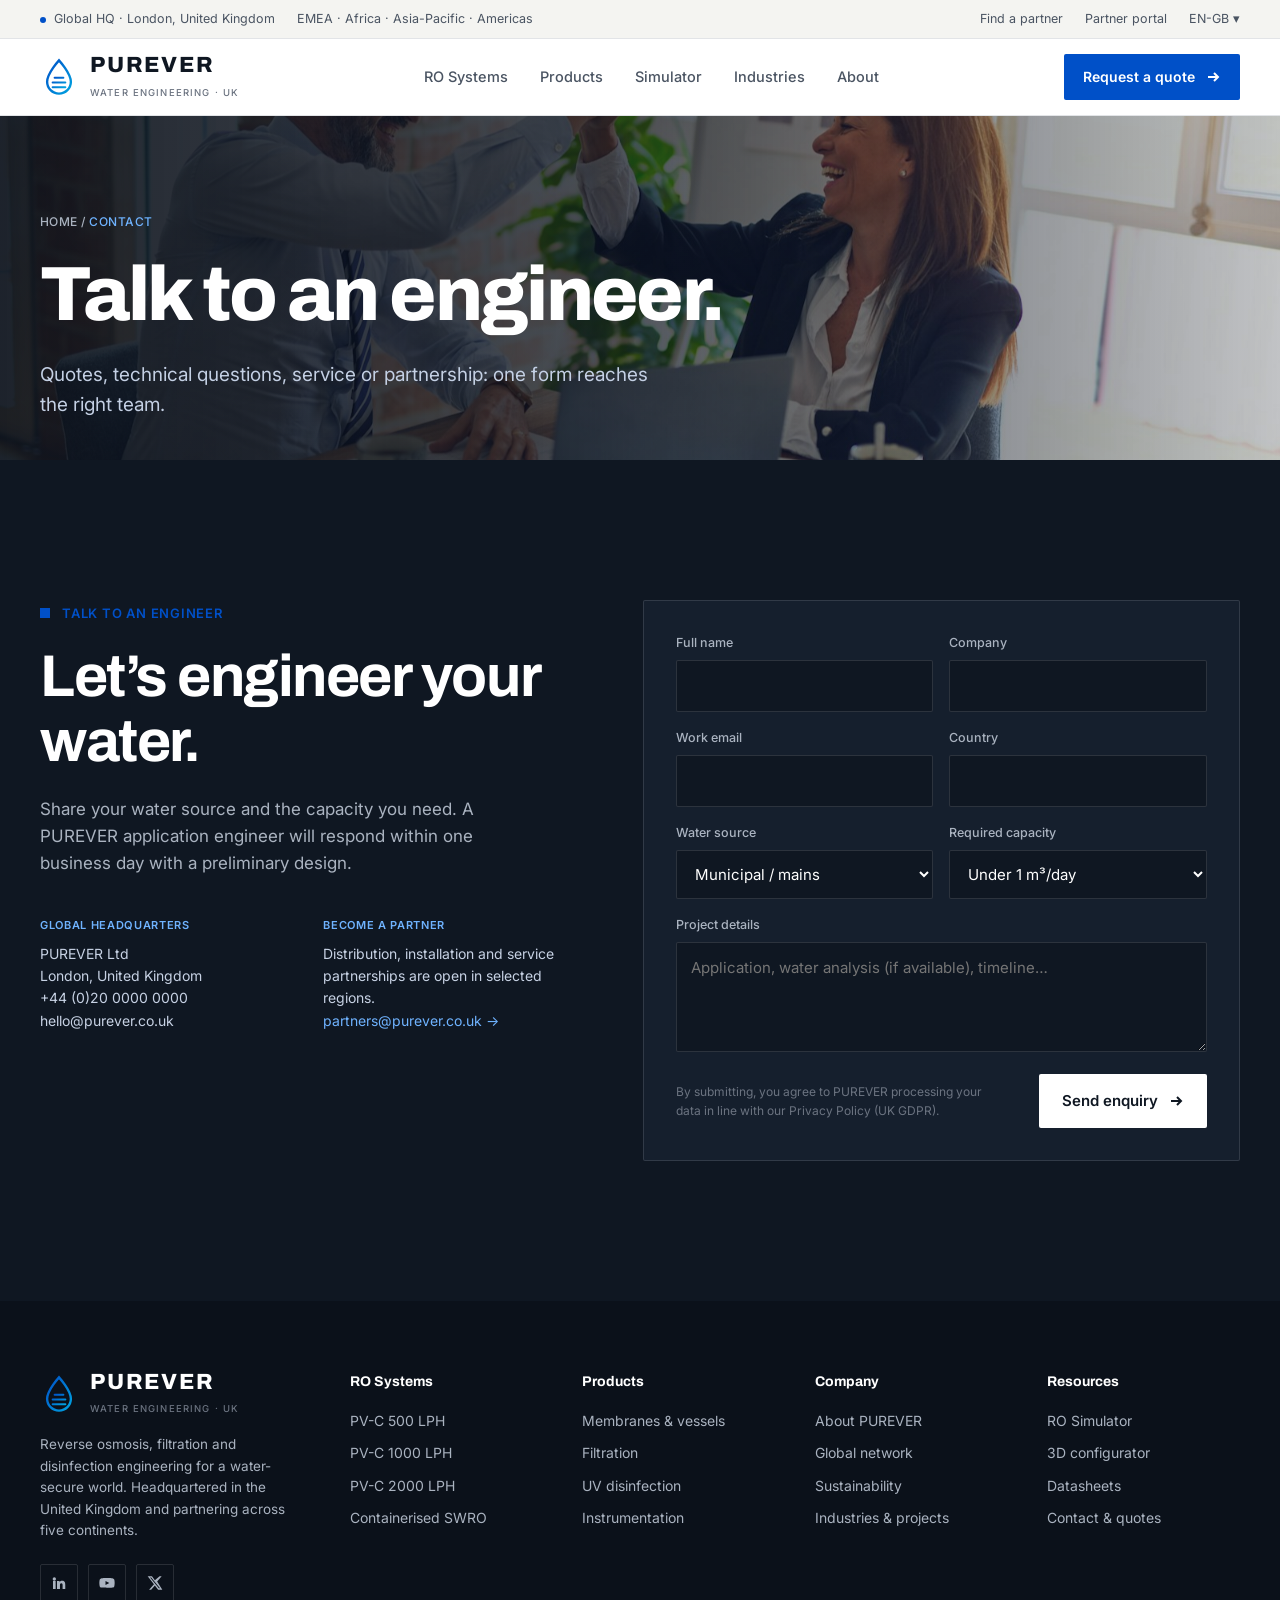
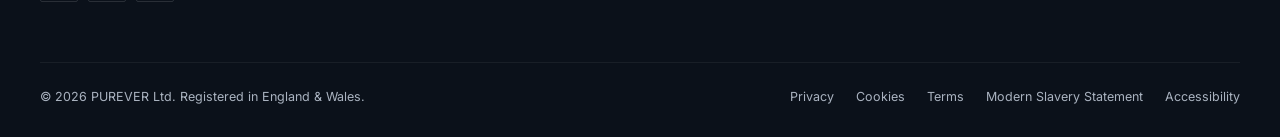
==== contact.html @ bd2d5713 "Initial PUREVER website Multi-page static site: home, RO systems 3D configurator, RO process simulat" ====
<!doctype html>
<html lang="en-GB">
<head>
  <meta charset="utf-8">
  <meta name="viewport" content="width=device-width, initial-scale=1">
  <title>Contact — PUREVER</title>
  <meta name="description" content="Request a quote or talk to a PUREVER water treatment engineer.">
  <meta name="theme-color" content="#030a18">
  <link rel="icon" href="assets/img/favicon.svg" type="image/svg+xml">
  <link rel="preconnect" href="https://fonts.googleapis.com">
  <link rel="preconnect" href="https://fonts.gstatic.com" crossorigin>
  <link href="https://fonts.googleapis.com/css2?family=Archivo:wght@500;600;700;800&family=Inter:wght@400;500;600;700&family=IBM+Plex+Mono:wght@400;500;600&display=swap" rel="stylesheet">
  <link rel="stylesheet" href="assets/css/styles.css">
  <link rel="stylesheet" href="assets/css/pages.css">
  <link rel="stylesheet" href="assets/css/theme.css">
</head>
<body data-page="contact">
<div id="site-header"></div>
<script src="assets/js/layout.js"></script>
<main id="top">
<section class="page-hero compact">
  <div class="bg"><img src="assets/img/photos/partners-meeting.jpg" alt=""></div>
  <div class="container">
    <div class="crumbs"><a href="index.html">Home</a> / <span>Contact</span></div>
    <h1 class="reveal">Talk to an engineer.</h1>
    <p class="lede reveal" data-delay="1">Quotes, technical questions, service or partnership: one form reaches the right team.</p>
  </div>
</section>
<section class="section contact" id="contact">
  <div class="container contact-grid">
    <div>
      <span class="eyebrow reveal">Talk to an engineer</span>
      <h2 class="reveal" data-delay="1">Let’s engineer your water.</h2>
      <p class="lead reveal" data-delay="2">Share your water source and the capacity you need. A PUREVER application engineer will respond within one business day with a preliminary design.</p>
      <div class="offices reveal" data-delay="3">
        <div><h5>Global Headquarters</h5><p>PUREVER Ltd<br>London, United Kingdom<br>+44 (0)20 0000 0000<br>hello@purever.co.uk</p></div>
        <div><h5>Become a partner</h5><p>Distribution, installation and service partnerships are open in selected regions.<br><a href="#contact" style="color:var(--aqua)">partners@purever.co.uk →</a></p></div>
      </div>
    </div>
    <form class="quote reveal" data-delay="2" id="quoteForm" novalidate>
      <div class="field"><label for="fName">Full name</label><input id="fName" name="name" required autocomplete="name"></div>
      <div class="field"><label for="fCompany">Company</label><input id="fCompany" name="company" autocomplete="organization"></div>
      <div class="field"><label for="fEmail">Work email</label><input id="fEmail" name="email" type="email" required autocomplete="email"></div>
      <div class="field"><label for="fCountry">Country</label><input id="fCountry" name="country" autocomplete="country-name"></div>
      <div class="field"><label for="fSource">Water source</label>
        <select id="fSource" name="source"><option>Municipal / mains</option><option>Borehole / well</option><option>Brackish groundwater</option><option>Seawater</option><option>Surface water</option><option>Wastewater reuse</option></select></div>
      <div class="field"><label for="fCap">Required capacity</label>
        <select id="fCap" name="capacity"><option>Under 1 m³/day</option><option>1 – 50 m³/day</option><option>50 – 500 m³/day</option><option>500 – 5,000 m³/day</option><option>Over 5,000 m³/day</option></select></div>
      <div class="field full"><label for="fMsg">Project details</label><textarea id="fMsg" name="message" placeholder="Application, water analysis (if available), timeline…"></textarea></div>
      <div class="form-ok" id="formOk">Thank you. Your enquiry has been prepared. Connect this form to your email or CRM endpoint to start receiving submissions.</div>
      <div class="actions">
        <small>By submitting, you agree to PUREVER processing your data in line with our Privacy Policy (UK GDPR).</small>
        <button class="btn btn-primary" type="submit">Send enquiry
          <svg viewBox="0 0 16 16" fill="none" stroke="currentColor" stroke-width="2"><path d="M3 8h10M9 4l4 4-4 4"/></svg></button>
      </div>
    </form>
  </div>
</section>

</main>
<div id="site-footer"></div>
<script src="assets/js/renders.js"></script>
<script src="assets/js/main.js"></script>

</body>
</html>
---- assets/css/styles.css ----
/* ==========================================================================
   PUREVER — Water Engineering
   Design system
   ========================================================================== */

:root {
  --navy-950: #030a18;
  --navy-900: #061230;
  --navy-850: #081840;
  --navy-800: #0b1f4d;
  --navy-700: #13306b;
  --steel-500: #5b6b88;
  --steel-300: #a9b4c8;
  --steel-200: #d3dae6;
  --steel-100: #e9edf4;
  --paper: #f5f7fb;
  --white: #ffffff;

  --aqua: #19c3ff;
  --aqua-600: #0098d6;
  --teal: #00e0b8;
  --amber: #ffb547;
  --red: #ff5a6a;
  --green: #2fe39a;

  --ink: #0a1630;
  --ink-2: #3a4763;

  --radius: 14px;
  --radius-lg: 22px;
  --shadow: 0 30px 60px -30px rgba(6, 18, 48, 0.35);
  --shadow-soft: 0 10px 30px -12px rgba(6, 18, 48, 0.18);

  --font-display: "Manrope", system-ui, -apple-system, "Segoe UI", sans-serif;
  --font-body: "Inter", system-ui, -apple-system, "Segoe UI", sans-serif;
  --font-mono: "JetBrains Mono", ui-monospace, "Cascadia Mono", Consolas, monospace;

  --container: 1280px;
  --gutter: clamp(16px, 4vw, 40px);
}

*,
*::before,
*::after { box-sizing: border-box; }

html { scroll-behavior: smooth; -webkit-text-size-adjust: 100%; }
body {
  margin: 0;
  font-family: var(--font-body);
  color: var(--ink);
  background: var(--paper);
  line-height: 1.6;
  font-size: 16px;
  -webkit-font-smoothing: antialiased;
  overflow-x: hidden;
}
img, svg, canvas { display: block; max-width: 100%; }
a { color: inherit; text-decoration: none; }
button { font: inherit; cursor: pointer; }
h1, h2, h3, h4 { font-family: var(--font-display); line-height: 1.1; margin: 0; letter-spacing: -0.02em; }
p { margin: 0; }
::selection { background: var(--aqua); color: var(--navy-950); }

.container { width: 100%; max-width: var(--container); margin: 0 auto; padding: 0 var(--gutter); }
.mono { font-family: var(--font-mono); }
.sr-only { position: absolute; width: 1px; height: 1px; overflow: hidden; clip: rect(0 0 0 0); white-space: nowrap; }

/* ---------- Buttons ---------- */
.btn {
  display: inline-flex; align-items: center; gap: 10px;
  padding: 14px 22px; border-radius: 999px; border: 1px solid transparent;
  font-weight: 600; font-size: 15px; letter-spacing: 0.01em;
  transition: transform .25s ease, background .25s ease, color .25s ease, border-color .25s ease, box-shadow .25s ease;
  white-space: nowrap;
}
.btn svg { width: 16px; height: 16px; transition: transform .25s ease; }
.btn:hover svg { transform: translateX(3px); }
.btn-primary { background: var(--aqua); color: var(--navy-950); box-shadow: 0 10px 30px -10px rgba(25, 195, 255, .6); }
.btn-primary:hover { background: #4fd3ff; transform: translateY(-1px); }
.btn-ghost { border-color: rgba(255,255,255,.25); color: #fff; }
.btn-ghost:hover { border-color: #fff; background: rgba(255,255,255,.06); }
.btn-dark { background: var(--navy-900); color: #fff; }
.btn-dark:hover { background: var(--navy-700); }
.btn-outline { border-color: var(--steel-200); color: var(--ink); background: #fff; }
.btn-outline:hover { border-color: var(--ink); }

/* ---------- Eyebrow / headings ---------- */
.eyebrow {
  display: inline-flex; align-items: center; gap: 10px;
  font-family: var(--font-mono); font-size: 12px; letter-spacing: .18em; text-transform: uppercase;
  color: var(--aqua-600);
}
.eyebrow::before { content: ""; width: 28px; height: 1px; background: currentColor; }
.dark .eyebrow { color: var(--aqua); }
.section { padding: clamp(80px, 11vw, 140px) 0; position: relative; }
.section-head { display: grid; grid-template-columns: 1.1fr 1fr; gap: 40px; align-items: end; margin-bottom: 56px; }
.section-head h2 { font-size: clamp(34px, 4.6vw, 60px); font-weight: 700; margin-top: 18px; }
.section-head p { color: var(--ink-2); font-size: 18px; max-width: 520px; }
.dark { background: var(--navy-950); color: #fff; }
.dark .section-head p { color: var(--steel-300); }
.grad-text { background: linear-gradient(90deg, var(--aqua), var(--teal)); -webkit-background-clip: text; background-clip: text; color: transparent; }

/* ---------- Reveal ---------- */
.reveal { opacity: 0; transform: translateY(28px); transition: opacity .9s cubic-bezier(.2,.7,.2,1), transform .9s cubic-bezier(.2,.7,.2,1); }
.reveal.in { opacity: 1; transform: none; }
.reveal[data-delay="1"] { transition-delay: .08s; }
.reveal[data-delay="2"] { transition-delay: .16s; }
.reveal[data-delay="3"] { transition-delay: .24s; }
.reveal[data-delay="4"] { transition-delay: .32s; }
@media (prefers-reduced-motion: reduce) {
  .reveal { opacity: 1; transform: none; transition: none; }
  html { scroll-behavior: auto; }
}

/* ==========================================================================
   Header
   ========================================================================== */
.topbar {
  background: var(--navy-950); color: var(--steel-300);
  font-size: 12.5px; border-bottom: 1px solid rgba(255,255,255,.06);
}
.topbar .container { display: flex; justify-content: space-between; align-items: center; height: 38px; gap: 20px; }
.topbar .tb-left, .topbar .tb-right { display: flex; gap: 22px; align-items: center; }
.topbar a:hover { color: #fff; }
.topbar .dot { width: 6px; height: 6px; border-radius: 50%; background: var(--green); box-shadow: 0 0 0 3px rgba(47,227,154,.2); display: inline-block; margin-right: 8px; }

.nav {
  position: sticky; top: 0; z-index: 50;
  background: rgba(3, 10, 24, .72);
  backdrop-filter: saturate(160%) blur(16px);
  -webkit-backdrop-filter: saturate(160%) blur(16px);
  border-bottom: 1px solid rgba(255,255,255,.08);
  transition: background .3s ease;
}
.nav.scrolled { background: rgba(3, 10, 24, .92); }
.nav .container { display: flex; align-items: center; justify-content: space-between; height: 76px; gap: 24px; }
.logo { display: flex; align-items: center; gap: 12px; color: #fff; }
.logo svg { width: 38px; height: 38px; }
.logo .wordmark { font-family: var(--font-display); font-weight: 800; font-size: 22px; letter-spacing: .14em; line-height: 1; }
.logo .sub { display: block; font-family: var(--font-mono); font-weight: 400; font-size: 9.5px; letter-spacing: .22em; color: var(--steel-300); margin-top: 5px; }
.nav-links { display: flex; gap: 4px; list-style: none; margin: 0; padding: 0; }
.nav-links a { color: #dbe3f1; font-size: 14.5px; font-weight: 500; padding: 10px 14px; border-radius: 999px; transition: background .2s, color .2s; }
.nav-links a:hover, .nav-links a.active { color: #fff; background: rgba(255,255,255,.08); }
.nav-cta { display: flex; gap: 10px; align-items: center; }
.nav-cta .btn { padding: 11px 18px; font-size: 14px; }
.menu-toggle { display: none; background: none; border: 1px solid rgba(255,255,255,.2); border-radius: 10px; width: 44px; height: 44px; color: #fff; align-items: center; justify-content: center; }
.menu-toggle svg { width: 20px; height: 20px; }

.mobile-menu {
  display: none; position: fixed; inset: 76px 0 0 0; z-index: 49; background: var(--navy-950);
  padding: 24px var(--gutter); overflow-y: auto;
}
.mobile-menu.open { display: block; }
.mobile-menu a { display: block; color: #fff; font-family: var(--font-display); font-size: 26px; font-weight: 600; padding: 14px 0; border-bottom: 1px solid rgba(255,255,255,.08); }
.mobile-menu .btn { margin-top: 24px; font-size: 16px; }

/* ==========================================================================
   Hero
   ========================================================================== */
.hero {
  position: relative; overflow: hidden; color: #fff;
  background:
    radial-gradient(1200px 600px at 80% 20%, rgba(25,195,255,.18), transparent 60%),
    radial-gradient(900px 600px at 10% 90%, rgba(0,224,184,.10), transparent 60%),
    linear-gradient(180deg, var(--navy-950), var(--navy-900));
  min-height: calc(100vh - 114px);
  display: flex; align-items: center;
  padding: 90px 0 140px;
}
#heroCanvas { position: absolute; inset: 0; width: 100%; height: 100%; opacity: .9; }
.hero::after {
  content: ""; position: absolute; inset: 0; pointer-events: none;
  background-image: linear-gradient(rgba(255,255,255,.035) 1px, transparent 1px), linear-gradient(90deg, rgba(255,255,255,.035) 1px, transparent 1px);
  background-size: 64px 64px;
  mask-image: radial-gradient(ellipse at 50% 40%, #000 30%, transparent 75%);
  -webkit-mask-image: radial-gradient(ellipse at 50% 40%, #000 30%, transparent 75%);
}
.hero .container { position: relative; z-index: 2; display: grid; grid-template-columns: 1.25fr .9fr; gap: 60px; align-items: center; }
.hero h1 { font-size: clamp(44px, 6.8vw, 96px); font-weight: 800; letter-spacing: -0.035em; line-height: .98; }
.hero h1 .line { display: block; }
.hero .lede { font-size: clamp(17px, 1.5vw, 20px); color: #c4d0e4; max-width: 580px; margin: 28px 0 40px; }
.hero-actions { display: flex; gap: 14px; flex-wrap: wrap; }
.hero-badge {
  display: inline-flex; align-items: center; gap: 10px; margin-bottom: 28px;
  padding: 7px 14px 7px 8px; border-radius: 999px; border: 1px solid rgba(255,255,255,.14);
  background: rgba(255,255,255,.04); font-size: 13px; color: #cfe0f5;
}
.hero-badge b { background: var(--aqua); color: var(--navy-950); font-size: 11px; padding: 3px 9px; border-radius: 999px; font-weight: 700; letter-spacing: .04em; }

.telemetry {
  background: linear-gradient(180deg, rgba(15, 35, 80, .72), rgba(6, 18, 48, .72));
  border: 1px solid rgba(255,255,255,.12); border-radius: var(--radius-lg);
  padding: 24px; backdrop-filter: blur(10px); -webkit-backdrop-filter: blur(10px);
  box-shadow: 0 40px 80px -30px rgba(0,0,0,.6);
}
.telemetry-head { display: flex; justify-content: space-between; align-items: flex-start; margin-bottom: 18px; gap: 12px; }
.telemetry-head h4 { font-size: 15px; font-weight: 600; }
.telemetry-head span { font-family: var(--font-mono); font-size: 11px; color: var(--steel-300); letter-spacing: .08em; }
.live { display: inline-flex; align-items: center; gap: 7px; font-family: var(--font-mono); font-size: 11px; color: var(--green); letter-spacing: .1em; white-space: nowrap; }
.live::before { content: ""; width: 7px; height: 7px; background: var(--green); border-radius: 50%; animation: pulse 1.6s infinite; }
@keyframes pulse { 0% { box-shadow: 0 0 0 0 rgba(47,227,154,.6); } 100% { box-shadow: 0 0 0 10px rgba(47,227,154,0); } }
.tm-grid { display: grid; grid-template-columns: 1fr 1fr; gap: 1px; background: rgba(255,255,255,.08); border-radius: 12px; overflow: hidden; }
.tm-cell { background: rgba(6, 18, 48, .9); padding: 16px; }
.tm-cell .k { font-size: 11px; color: var(--steel-300); text-transform: uppercase; letter-spacing: .1em; font-family: var(--font-mono); }
.tm-cell .v { font-family: var(--font-display); font-size: 28px; font-weight: 700; margin-top: 4px; font-variant-numeric: tabular-nums; }
.tm-cell .v small { font-size: 13px; color: var(--steel-300); font-weight: 500; margin-left: 4px; }
.tm-spark { margin-top: 16px; height: 64px; width: 100%; }
.tm-foot { display: flex; justify-content: space-between; margin-top: 14px; font-size: 12px; color: var(--steel-300); font-family: var(--font-mono); }

.hero-stats {
  position: absolute; bottom: 0; left: 0; right: 0; z-index: 3;
  border-top: 1px solid rgba(255,255,255,.08); background: rgba(3,10,24,.55);
  backdrop-filter: blur(8px); -webkit-backdrop-filter: blur(8px);
}
.hero-stats .container { display: grid; grid-template-columns: repeat(4, 1fr); }
.hero-stat { padding: 24px 0; border-left: 1px solid rgba(255,255,255,.08); padding-left: 24px; }
.hero-stat:first-child { border-left: 0; padding-left: 0; }
.hero-stat .n { font-family: var(--font-display); font-size: 30px; font-weight: 700; }
.hero-stat .l { font-size: 13px; color: var(--steel-300); }

/* ==========================================================================
   Standards strip
   ========================================================================== */
.standards { background: #fff; border-bottom: 1px solid var(--steel-100); }
.standards .container { display: flex; align-items: center; gap: 40px; padding-top: 30px; padding-bottom: 30px; }
.standards .label { font-family: var(--font-mono); font-size: 11px; letter-spacing: .16em; text-transform: uppercase; color: var(--steel-500); white-space: nowrap; }
.marquee { overflow: hidden; flex: 1; mask-image: linear-gradient(90deg, transparent, #000 8%, #000 92%, transparent); -webkit-mask-image: linear-gradient(90deg, transparent, #000 8%, #000 92%, transparent); }
.marquee-track { display: flex; gap: 56px; width: max-content; animation: marquee 38s linear infinite; }
.marquee-track span { font-family: var(--font-display); font-weight: 700; font-size: 18px; color: #8a96ad; white-space: nowrap; letter-spacing: .02em; display: flex; align-items: center; gap: 10px; }
.marquee-track span i { width: 8px; height: 8px; border: 2px solid var(--aqua); border-radius: 2px; transform: rotate(45deg); display: inline-block; }
@keyframes marquee { to { transform: translateX(-50%); } }

/* ==========================================================================
   Solutions
   ========================================================================== */
.solutions-grid { display: grid; grid-template-columns: repeat(4, 1fr); gap: 18px; }
.sol-card {
  position: relative; border-radius: var(--radius-lg); overflow: hidden; min-height: 440px;
  background: var(--navy-900); color: #fff; padding: 28px; display: flex; flex-direction: column; justify-content: flex-end;
  isolation: isolate; transition: transform .4s ease;
}
.sol-card:hover { transform: translateY(-6px); }
.sol-card .art { position: absolute; inset: 0 0 34% 0; z-index: -1; transition: transform .8s ease; }
.sol-card:hover .art { transform: scale(1.05); }
.sol-card .art svg { width: 100%; height: 100%; }
.sol-card::after { content: ""; position: absolute; inset: 0; z-index: -1; background: linear-gradient(180deg, transparent 30%, rgba(3,10,24,.95) 85%); }
.sol-card .idx { position: absolute; top: 24px; left: 28px; font-family: var(--font-mono); font-size: 12px; color: var(--steel-300); letter-spacing: .1em; }
.sol-card h3 { font-size: 26px; font-weight: 700; margin-bottom: 10px; }
.sol-card p { color: #c0cbe0; font-size: 14.5px; }
.sol-card .range { margin-top: 18px; display: flex; justify-content: space-between; align-items: center; padding-top: 16px; border-top: 1px solid rgba(255,255,255,.15); font-family: var(--font-mono); font-size: 12.5px; color: var(--aqua); }
.sol-card .arrow { width: 34px; height: 34px; border-radius: 50%; border: 1px solid rgba(255,255,255,.25); display: grid; place-items: center; transition: background .3s, border-color .3s; }
.sol-card:hover .arrow { background: var(--aqua); border-color: var(--aqua); color: var(--navy-950); }
.sol-card .arrow svg { width: 14px; height: 14px; }

/* ==========================================================================
   Simulator
   ========================================================================== */
.sim-section { background: radial-gradient(1000px 500px at 50% 0%, rgba(25,195,255,.10), transparent 60%), var(--navy-950); }
.sim-shell {
  border: 1px solid rgba(255,255,255,.1); border-radius: 24px; overflow: hidden;
  background: linear-gradient(180deg, #071533, #050f26);
  box-shadow: 0 60px 120px -40px rgba(0,0,0,.7);
}
.sim-toolbar {
  display: flex; justify-content: space-between; align-items: center; gap: 16px; flex-wrap: wrap;
  padding: 14px 20px; border-bottom: 1px solid rgba(255,255,255,.08); background: rgba(255,255,255,.02);
}
.sim-toolbar .title { display: flex; align-items: center; gap: 12px; font-family: var(--font-mono); font-size: 12.5px; color: var(--steel-300); letter-spacing: .06em; }
.sim-toolbar .title b { color: #fff; font-weight: 600; }
.win-dots { display: flex; gap: 6px; }
.win-dots i { width: 10px; height: 10px; border-radius: 50%; background: rgba(255,255,255,.15); display: block; }
.presets { display: flex; gap: 6px; flex-wrap: wrap; }
.preset {
  background: rgba(255,255,255,.04); border: 1px solid rgba(255,255,255,.1); color: #cfdcf0;
  font-size: 12.5px; padding: 7px 12px; border-radius: 999px; transition: all .2s;
}
.preset:hover { border-color: rgba(25,195,255,.6); color: #fff; }
.preset.active { background: var(--aqua); border-color: var(--aqua); color: var(--navy-950); font-weight: 600; }

.sim-body { display: grid; grid-template-columns: 300px 1fr; min-height: 640px; }
.sim-controls { border-right: 1px solid rgba(255,255,255,.08); padding: 22px 20px; display: flex; flex-direction: column; gap: 20px; background: rgba(0,0,0,.15); }
.ctl-group h5 { font-family: var(--font-mono); font-size: 10.5px; letter-spacing: .18em; color: var(--steel-500); text-transform: uppercase; font-weight: 500; margin: 0 0 12px; }
.ctl { margin-bottom: 16px; }
.ctl:last-child { margin-bottom: 0; }
.ctl-row { display: flex; justify-content: space-between; align-items: baseline; margin-bottom: 8px; }
.ctl-row label { font-size: 13px; color: #c6d2e6; }
.ctl-row output { font-family: var(--font-mono); font-size: 13px; color: #fff; font-variant-numeric: tabular-nums; }
.ctl-row output small { color: var(--steel-300); font-size: 11px; margin-left: 3px; }
input[type="range"] { -webkit-appearance: none; appearance: none; width: 100%; height: 4px; border-radius: 4px; background: rgba(255,255,255,.12); outline: none; margin: 0; }
input[type="range"]::-webkit-slider-thumb { -webkit-appearance: none; width: 16px; height: 16px; border-radius: 50%; background: #fff; border: 3px solid var(--aqua); cursor: pointer; box-shadow: 0 0 0 4px rgba(25,195,255,.15); }
input[type="range"]::-moz-range-thumb { width: 12px; height: 12px; border-radius: 50%; background: #fff; border: 3px solid var(--aqua); cursor: pointer; }
input[type="range"]:focus-visible::-webkit-slider-thumb { box-shadow: 0 0 0 6px rgba(25,195,255,.35); }
.seg { display: grid; grid-template-columns: repeat(3, 1fr); background: rgba(255,255,255,.05); border-radius: 10px; padding: 3px; gap: 3px; }
.seg button { background: none; border: 0; color: #a9b6cd; font-size: 12px; padding: 8px 4px; border-radius: 7px; font-weight: 500; }
.seg button.active { background: rgba(25,195,255,.16); color: #fff; box-shadow: inset 0 0 0 1px rgba(25,195,255,.5); }
.toggle { display: flex; align-items: center; justify-content: space-between; font-size: 13px; color: #c6d2e6; padding: 6px 0; cursor: pointer; }
.toggle input { display: none; }
.toggle .sw { width: 36px; height: 20px; border-radius: 999px; background: rgba(255,255,255,.14); position: relative; transition: background .25s; flex-shrink: 0; }
.toggle .sw::after { content: ""; position: absolute; top: 3px; left: 3px; width: 14px; height: 14px; border-radius: 50%; background: #fff; transition: transform .25s; }
.toggle input:checked + .sw { background: var(--aqua); }
.toggle input:checked + .sw::after { transform: translateX(16px); }

.sim-main { display: grid; grid-template-rows: auto auto 1fr; min-width: 0; }
.sim-kpis { display: grid; grid-template-columns: repeat(6, 1fr); border-bottom: 1px solid rgba(255,255,255,.08); }
.kpi { padding: 16px 18px; border-left: 1px solid rgba(255,255,255,.06); min-width: 0; }
.kpi:first-child { border-left: 0; }
.kpi .k { font-family: var(--font-mono); font-size: 10px; letter-spacing: .14em; color: var(--steel-500); text-transform: uppercase; white-space: nowrap; overflow: hidden; text-overflow: ellipsis; }
.kpi .v { font-family: var(--font-display); font-size: 26px; font-weight: 700; color: #fff; margin-top: 4px; font-variant-numeric: tabular-nums; white-space: nowrap; }
.kpi .v small { font-size: 12px; color: var(--steel-300); font-weight: 500; margin-left: 3px; }
.kpi .bar { height: 3px; background: rgba(255,255,255,.08); border-radius: 3px; margin-top: 10px; overflow: hidden; }
.kpi .bar i { display: block; height: 100%; width: 0; background: var(--aqua); transition: width .4s ease, background .4s; }
.kpi.aqua .v { color: var(--aqua); }
.kpi.amber .v { color: var(--amber); }

.sim-diagram { position: relative; padding: 10px 14px 0; border-bottom: 1px solid rgba(255,255,255,.08); }
#pid { width: 100%; height: auto; }
.pid-legend { position: absolute; top: 14px; left: 18px; display: flex; gap: 14px; font-family: var(--font-mono); font-size: 10.5px; color: var(--steel-300); }
.pid-legend span { display: flex; align-items: center; gap: 6px; }
.pid-legend i { width: 16px; height: 3px; border-radius: 2px; display: inline-block; }

/* P&ID styles */
.pipe { fill: none; stroke-width: 5; stroke-linecap: round; stroke-linejoin: round; }
.pipe.feed { stroke: #2a4a85; }
.pipe.perm { stroke: #0d5f86; }
.pipe.conc { stroke: #6b4a1c; }
.flow { fill: none; stroke-width: 2.4; stroke-linecap: round; stroke-dasharray: 2 12; animation: flow 1s linear infinite; }
.flow.feed { stroke: #8fb4ff; }
.flow.perm { stroke: var(--aqua); filter: drop-shadow(0 0 3px rgba(25,195,255,.8)); }
.flow.conc { stroke: var(--amber); }
.flow.off { opacity: 0; }
@keyframes flow { to { stroke-dashoffset: -28; } }
.equip { cursor: pointer; transition: filter .2s; }
.equip:hover { filter: brightness(1.35) drop-shadow(0 0 8px rgba(25,195,255,.5)); }
.tag { font-family: var(--font-mono); font-size: 10px; fill: var(--steel-300); letter-spacing: .06em; }
.tag-v { font-family: var(--font-mono); font-size: 11.5px; fill: #fff; font-weight: 600; }
.tag-box { fill: rgba(6,18,48,.92); stroke: rgba(255,255,255,.18); }
.pump-rotor { transform-box: fill-box; transform-origin: center; animation: spin 1s linear infinite; }
@keyframes spin { to { transform: rotate(360deg); } }
.uv-glow { animation: uvglow 1.6s ease-in-out infinite alternate; }
@keyframes uvglow { from { opacity: .35; } to { opacity: .9; } }
.drip { animation: drip 1.4s ease-in infinite; }
@keyframes drip { 0% { transform: translateY(0); opacity: 1; } 100% { transform: translateY(26px); opacity: 0; } }

.pid-tip {
  position: absolute; pointer-events: none; z-index: 5; max-width: 260px;
  background: rgba(3,10,24,.96); border: 1px solid rgba(25,195,255,.35); border-radius: 10px;
  padding: 12px 14px; font-size: 12.5px; color: #c9d5ea; opacity: 0; transform: translateY(6px); transition: opacity .15s, transform .15s;
  box-shadow: 0 20px 40px -10px rgba(0,0,0,.6);
}
.pid-tip.show { opacity: 1; transform: none; }
.pid-tip b { display: block; color: #fff; font-size: 13px; margin-bottom: 4px; font-family: var(--font-display); }
.pid-tip .code { font-family: var(--font-mono); color: var(--aqua); font-size: 10.5px; letter-spacing: .1em; }

.sim-lower { display: grid; grid-template-columns: 1.3fr 1fr 1fr; min-height: 260px; }
.sim-panel { padding: 18px 20px; border-left: 1px solid rgba(255,255,255,.08); display: flex; flex-direction: column; min-width: 0; }
.sim-panel:first-child { border-left: 0; }
.sim-panel h6 { margin: 0 0 12px; font-family: var(--font-mono); font-weight: 500; font-size: 10.5px; letter-spacing: .16em; text-transform: uppercase; color: var(--steel-500); display: flex; justify-content: space-between; gap: 8px; }
.sim-panel h6 span { color: var(--steel-300); letter-spacing: .04em; text-transform: none; }
.sim-panel canvas { width: 100%; flex: 1; min-height: 190px; }
.alerts { display: flex; flex-direction: column; gap: 8px; overflow-y: auto; max-height: 230px; }
.alert { display: grid; grid-template-columns: 18px 1fr; gap: 10px; padding: 10px 12px; border-radius: 10px; font-size: 12.5px; line-height: 1.45; background: rgba(255,255,255,.04); color: #c9d5ea; border: 1px solid rgba(255,255,255,.06); }
.alert svg { width: 16px; height: 16px; margin-top: 1px; }
.alert b { color: #fff; font-weight: 600; display: block; }
.alert.ok { border-color: rgba(47,227,154,.3); }
.alert.ok svg { color: var(--green); }
.alert.warn { border-color: rgba(255,181,71,.35); background: rgba(255,181,71,.06); }
.alert.warn svg { color: var(--amber); }
.alert.crit { border-color: rgba(255,90,106,.4); background: rgba(255,90,106,.07); }
.alert.crit svg { color: var(--red); }
.status-pill { display: inline-flex; align-items: center; gap: 6px; font-family: var(--font-mono); font-size: 11px; padding: 4px 10px; border-radius: 999px; letter-spacing: .08em; }
.status-pill::before { content: ""; width: 6px; height: 6px; border-radius: 50%; background: currentColor; }
.status-pill.ok { color: var(--green); background: rgba(47,227,154,.1); }
.status-pill.warn { color: var(--amber); background: rgba(255,181,71,.1); }
.status-pill.crit { color: var(--red); background: rgba(255,90,106,.1); }

.sim-foot { display: flex; justify-content: space-between; gap: 20px; flex-wrap: wrap; padding: 14px 20px; border-top: 1px solid rgba(255,255,255,.08); font-size: 12px; color: var(--steel-500); }
.sim-foot .impact { display: flex; gap: 28px; flex-wrap: wrap; }
.sim-foot .impact b { color: #fff; font-family: var(--font-mono); font-weight: 500; }
.sim-notes { display: grid; grid-template-columns: repeat(3, 1fr); gap: 18px; margin-top: 28px; }
.sim-note { border: 1px solid rgba(255,255,255,.08); border-radius: var(--radius); padding: 20px; background: rgba(255,255,255,.02); }
.sim-note h4 { font-size: 15px; margin-bottom: 6px; color: #fff; }
.sim-note p { font-size: 13.5px; color: var(--steel-300); }
.sim-note code { font-family: var(--font-mono); color: var(--aqua); font-size: 12.5px; }

/* ==========================================================================
   Filtration spectrum
   ========================================================================== */
.spectrum { background: #fff; }
.spec-wrap { border: 1px solid var(--steel-100); border-radius: var(--radius-lg); padding: 36px; background: linear-gradient(180deg, #fff, var(--paper)); }
.spec-scale { position: relative; height: 54px; border-bottom: 1px solid var(--steel-200); margin-bottom: 8px; }
.spec-tick { position: absolute; bottom: 0; transform: translateX(-50%); text-align: center; font-family: var(--font-mono); font-size: 11px; color: var(--steel-500); }
.spec-tick::after { content: ""; display: block; width: 1px; height: 8px; background: var(--steel-300); margin: 6px auto 0; }
.spec-row { display: grid; grid-template-columns: 180px 1fr; gap: 16px; align-items: center; padding: 10px 0; border-bottom: 1px dashed var(--steel-100); }
.spec-row:last-child { border-bottom: 0; }
.spec-row .name { font-weight: 600; font-size: 14px; }
.spec-row .name small { display: block; font-family: var(--font-mono); font-weight: 400; color: var(--steel-500); font-size: 11px; }
.spec-track { position: relative; height: 30px; }
.spec-bar {
  position: absolute; top: 4px; height: 22px; border-radius: 6px;
  background: linear-gradient(90deg, var(--aqua), var(--teal)); color: var(--navy-950);
  font-size: 11px; font-weight: 600; display: flex; align-items: center; padding: 0 10px; white-space: nowrap; overflow: hidden;
  transform-origin: right center; transform: scaleX(0); transition: transform 1.2s cubic-bezier(.2,.7,.2,1);
}
.spec-wrap.in .spec-bar { transform: scaleX(1); }
.spec-bar.contam { background: var(--steel-100); color: var(--ink-2); border: 1px solid var(--steel-200); transform: none; }
.spec-row.contaminants { padding-bottom: 18px; }
.contam-pills { position: relative; height: 66px; }
.cpill { position: absolute; transform: translateX(-50%); text-align: center; font-size: 11.5px; color: var(--ink-2); font-weight: 500; white-space: nowrap; }
.cpill i { display: block; margin: 0 auto 6px; border-radius: 50%; background: radial-gradient(circle at 35% 35%, #9fb3d4, #45577a); }

/* ==========================================================================
   Products
   ========================================================================== */
.products { background: var(--paper); }
.filter-bar { display: flex; gap: 8px; flex-wrap: wrap; margin-bottom: 30px; }
.filter-bar button { border: 1px solid var(--steel-200); background: #fff; color: var(--ink-2); font-size: 14px; padding: 9px 16px; border-radius: 999px; font-weight: 500; transition: all .2s; }
.filter-bar button:hover { border-color: var(--ink); color: var(--ink); }
.filter-bar button.active { background: var(--navy-900); border-color: var(--navy-900); color: #fff; }
.filter-bar button .count { font-family: var(--font-mono); font-size: 11px; opacity: .6; margin-left: 6px; }
.product-grid { display: grid; grid-template-columns: repeat(4, 1fr); gap: 18px; }
.p-card {
  background: #fff; border: 1px solid var(--steel-100); border-radius: var(--radius-lg); overflow: hidden;
  display: flex; flex-direction: column; transition: transform .35s ease, box-shadow .35s ease, border-color .35s;
}
.p-card:hover { transform: translateY(-4px); box-shadow: var(--shadow); border-color: transparent; }
.p-card.hide { display: none; }
.p-media {
  aspect-ratio: 4 / 3.4; position: relative; display: grid; place-items: center; overflow: hidden;
  background: radial-gradient(circle at 50% 60%, #ffffff 0%, #eef2f8 70%);
  border-bottom: 1px solid var(--steel-100);
}
.p-media::before { content: ""; position: absolute; inset: 0; background-image: radial-gradient(rgba(10,22,48,.08) 1px, transparent 1px); background-size: 14px 14px; mask-image: radial-gradient(circle at 50% 50%, transparent 30%, #000 80%); -webkit-mask-image: radial-gradient(circle at 50% 50%, transparent 30%, #000 80%); }
.p-media svg, .p-media img { width: 82%; height: 82%; object-fit: contain; position: relative; transition: transform .6s cubic-bezier(.2,.7,.2,1); }
.p-card:hover .p-media svg, .p-card:hover .p-media img { transform: scale(1.06) translateY(-4px); }
.p-media .sku { position: absolute; top: 14px; left: 14px; font-family: var(--font-mono); font-size: 10.5px; color: var(--steel-500); letter-spacing: .08em; z-index: 1; }
.p-media .cat { position: absolute; top: 12px; right: 12px; font-size: 10.5px; font-weight: 600; letter-spacing: .06em; text-transform: uppercase; padding: 4px 9px; border-radius: 999px; background: var(--navy-900); color: #fff; z-index: 1; }
.p-body { padding: 20px; display: flex; flex-direction: column; gap: 10px; flex: 1; }
.p-body h3 { font-size: 18px; font-weight: 700; }
.p-body p { font-size: 13.5px; color: var(--ink-2); }
.p-specs { display: flex; flex-wrap: wrap; gap: 6px; margin-top: auto; padding-top: 8px; }
.p-specs span { font-family: var(--font-mono); font-size: 11px; background: var(--paper); border: 1px solid var(--steel-100); padding: 4px 8px; border-radius: 6px; color: var(--ink-2); }
.p-foot { display: flex; justify-content: space-between; align-items: center; border-top: 1px solid var(--steel-100); padding: 14px 20px; font-size: 13px; font-weight: 600; }
.p-foot a { display: inline-flex; align-items: center; gap: 6px; color: var(--aqua-600); }
.p-foot a:hover { color: var(--ink); }
.p-foot a svg { width: 14px; height: 14px; }
.p-foot .stock { font-family: var(--font-mono); font-size: 11px; color: var(--steel-500); font-weight: 400; display: flex; align-items: center; gap: 6px; }
.p-foot .stock::before { content: ""; width: 6px; height: 6px; background: var(--green); border-radius: 50%; }

/* ==========================================================================
   Industries
   ========================================================================== */
.industries { background: #fff; }
.ind-grid { display: grid; grid-template-columns: repeat(3, 1fr); border-top: 1px solid var(--steel-200); border-left: 1px solid var(--steel-200); }
.ind {
  border-right: 1px solid var(--steel-200); border-bottom: 1px solid var(--steel-200);
  padding: 34px 30px; position: relative; overflow: hidden; min-height: 250px; display: flex; flex-direction: column; gap: 14px;
  transition: color .4s ease;
}
.ind::before { content: ""; position: absolute; inset: 0; background: var(--navy-900); transform: translateY(101%); transition: transform .5s cubic-bezier(.2,.7,.2,1); z-index: 0; }
.ind:hover::before { transform: none; }
.ind:hover { color: #fff; }
.ind > * { position: relative; z-index: 1; }
.ind .ic { width: 52px; height: 52px; border-radius: 14px; background: var(--paper); display: grid; place-items: center; color: var(--aqua-600); transition: background .4s; }
.ind:hover .ic { background: rgba(25,195,255,.12); color: var(--aqua); }
.ind .ic svg { width: 26px; height: 26px; }
.ind h3 { font-size: 21px; font-weight: 700; }
.ind p { font-size: 14.5px; color: var(--ink-2); transition: color .4s; }
.ind:hover p { color: var(--steel-300); }
.ind .num { position: absolute; top: 30px; right: 30px; font-family: var(--font-mono); font-size: 12px; color: var(--steel-300); }

/* ==========================================================================
   Global network
   ========================================================================== */
.global { background: radial-gradient(900px 500px at 70% 50%, rgba(25,195,255,.12), transparent 60%), var(--navy-950); overflow: hidden; }
.global-grid { display: grid; grid-template-columns: 1fr 1.15fr; gap: 50px; align-items: center; }
.globe-wrap { position: relative; aspect-ratio: 1; width: 100%; max-width: 640px; justify-self: center; }
#globe { width: 100%; height: 100%; cursor: grab; touch-action: none; }
#globe:active { cursor: grabbing; }
.globe-hint { position: absolute; bottom: 4%; left: 50%; transform: translateX(-50%); font-family: var(--font-mono); font-size: 11px; color: var(--steel-500); letter-spacing: .1em; white-space: nowrap; }
.hub-list { display: grid; grid-template-columns: 1fr 1fr; gap: 8px; margin-top: 30px; }
.hub {
  text-align: left; background: rgba(255,255,255,.03); border: 1px solid rgba(255,255,255,.08); color: #fff;
  padding: 14px 16px; border-radius: 12px; display: grid; grid-template-columns: auto 1fr; gap: 2px 12px; align-items: center; transition: all .25s;
}
.hub:hover, .hub.active { border-color: rgba(25,195,255,.5); background: rgba(25,195,255,.07); }
.hub .pin { grid-row: span 2; width: 10px; height: 10px; border-radius: 50%; background: var(--aqua); box-shadow: 0 0 0 4px rgba(25,195,255,.15); }
.hub.hq .pin { background: var(--teal); box-shadow: 0 0 0 4px rgba(0,224,184,.2); }
.hub b { font-size: 14.5px; font-weight: 600; font-family: var(--font-display); }
.hub span { font-size: 12px; color: var(--steel-300); }
.continents { display: grid; grid-template-columns: repeat(3, 1fr); gap: 1px; background: rgba(255,255,255,.08); border-radius: var(--radius); overflow: hidden; margin-top: 30px; }
.continents > div { background: var(--navy-950); padding: 18px; }
.continents .n { font-family: var(--font-display); font-weight: 700; font-size: 30px; }
.continents .l { font-size: 12.5px; color: var(--steel-300); }

/* ==========================================================================
   Engineering lifecycle
   ========================================================================== */
.lifecycle { background: var(--paper); }
.steps { display: grid; grid-template-columns: repeat(5, 1fr); gap: 0; position: relative; counter-reset: step; }
.steps::before { content: ""; position: absolute; top: 27px; left: 28px; right: 28px; height: 2px; background: linear-gradient(90deg, var(--aqua), var(--teal)); opacity: .35; }
.step { padding-right: 24px; position: relative; }
.step .dot { width: 56px; height: 56px; border-radius: 50%; background: #fff; border: 2px solid var(--aqua); display: grid; place-items: center; font-family: var(--font-mono); font-weight: 600; color: var(--navy-900); position: relative; z-index: 1; box-shadow: 0 0 0 8px var(--paper); }
.step h4 { font-size: 19px; margin: 26px 0 10px; }
.step p { font-size: 14px; color: var(--ink-2); }
.step ul { list-style: none; padding: 0; margin: 14px 0 0; display: flex; flex-direction: column; gap: 6px; }
.step li { font-family: var(--font-mono); font-size: 11.5px; color: var(--steel-500); display: flex; gap: 8px; }
.step li::before { content: "→"; color: var(--aqua-600); }

/* ==========================================================================
   Sustainability
   ========================================================================== */
.sustain { background: linear-gradient(135deg, #04201f 0%, var(--navy-950) 60%); color: #fff; overflow: hidden; }
.sustain-grid { display: grid; grid-template-columns: 1fr 1fr; gap: 60px; align-items: center; }
.sustain h2 { font-size: clamp(34px, 4.4vw, 56px); margin: 18px 0 20px; }
.sustain p.lead { color: #bfd0d8; font-size: 17px; max-width: 520px; }
.s-metrics { display: grid; grid-template-columns: 1fr 1fr; gap: 16px; }
.s-metric { border: 1px solid rgba(255,255,255,.1); border-radius: var(--radius-lg); padding: 26px; background: rgba(255,255,255,.03); }
.s-metric .n { font-family: var(--font-display); font-size: 48px; font-weight: 800; line-height: 1; color: var(--teal); }
.s-metric .n small { font-size: 20px; margin-left: 2px; }
.s-metric .l { margin-top: 10px; font-size: 14px; color: #c5d4dc; }
.s-metric .ring { width: 100%; height: 6px; background: rgba(255,255,255,.08); border-radius: 6px; margin-top: 18px; overflow: hidden; }
.s-metric .ring i { display: block; height: 100%; background: linear-gradient(90deg, var(--teal), var(--aqua)); width: 0; transition: width 1.6s cubic-bezier(.2,.7,.2,1); }
.s-metric.in .ring i { width: var(--w); }
.sdg { display: flex; gap: 10px; margin-top: 30px; flex-wrap: wrap; }
.sdg span { font-family: var(--font-mono); font-size: 11.5px; border: 1px solid rgba(0,224,184,.35); color: var(--teal); padding: 6px 12px; border-radius: 999px; }

/* ==========================================================================
   Projects
   ========================================================================== */
.projects { background: #fff; }
.proj-grid { display: grid; grid-template-columns: repeat(3, 1fr); gap: 20px; }
.proj { border-radius: var(--radius-lg); overflow: hidden; border: 1px solid var(--steel-100); background: #fff; transition: box-shadow .3s, transform .3s; display: flex; flex-direction: column; }
.proj:hover { box-shadow: var(--shadow); transform: translateY(-4px); }
.proj .top { height: 220px; position: relative; background: var(--navy-900); overflow: hidden; }
.proj .top svg { width: 100%; height: 100%; }
.proj .loc { position: absolute; left: 18px; bottom: 16px; color: #fff; font-family: var(--font-mono); font-size: 11.5px; letter-spacing: .1em; display: flex; align-items: center; gap: 8px; background: rgba(3,10,24,.6); padding: 6px 10px; border-radius: 8px; }
.proj .loc::before { content: ""; width: 7px; height: 7px; background: var(--aqua); border-radius: 50%; }
.proj .body { padding: 24px; display: flex; flex-direction: column; gap: 10px; flex: 1; }
.proj .sector { font-family: var(--font-mono); font-size: 11px; letter-spacing: .14em; text-transform: uppercase; color: var(--aqua-600); }
.proj h3 { font-size: 21px; }
.proj p { font-size: 14px; color: var(--ink-2); }
.proj .facts { display: grid; grid-template-columns: repeat(3, 1fr); gap: 10px; margin-top: auto; padding-top: 16px; border-top: 1px solid var(--steel-100); }
.proj .facts b { display: block; font-family: var(--font-display); font-size: 19px; }
.proj .facts span { font-size: 11.5px; color: var(--steel-500); }

/* ==========================================================================
   CTA / Contact
   ========================================================================== */
.contact { background: var(--navy-950); color: #fff; position: relative; overflow: hidden; }
.contact::before { content: ""; position: absolute; width: 900px; height: 900px; border-radius: 50%; right: -300px; top: -300px; background: radial-gradient(circle, rgba(25,195,255,.18), transparent 60%); }
.contact-grid { display: grid; grid-template-columns: 1fr 1.1fr; gap: 60px; position: relative; }
.contact h2 { font-size: clamp(36px, 4.6vw, 62px); margin: 18px 0 22px; }
.contact .lead { color: var(--steel-300); font-size: 17px; max-width: 480px; }
.offices { margin-top: 40px; display: grid; grid-template-columns: 1fr 1fr; gap: 24px; }
.offices h5 { font-family: var(--font-mono); font-size: 11px; letter-spacing: .16em; color: var(--aqua); margin: 0 0 8px; font-weight: 500; text-transform: uppercase; }
.offices p { font-size: 14px; color: #c7d2e4; }
form.quote { background: rgba(255,255,255,.04); border: 1px solid rgba(255,255,255,.1); border-radius: var(--radius-lg); padding: 32px; display: grid; grid-template-columns: 1fr 1fr; gap: 16px; }
.field { display: flex; flex-direction: column; gap: 7px; }
.field.full { grid-column: 1 / -1; }
.field label { font-size: 12.5px; color: var(--steel-300); font-weight: 500; }
.field input, .field select, .field textarea {
  background: rgba(3,10,24,.6); border: 1px solid rgba(255,255,255,.12); border-radius: 10px; color: #fff;
  padding: 13px 14px; font: inherit; font-size: 15px; outline: none; transition: border-color .2s, box-shadow .2s; width: 100%;
}
.field select option { background: var(--navy-900); }
.field textarea { min-height: 110px; resize: vertical; }
.field input:focus, .field select:focus, .field textarea:focus { border-color: var(--aqua); box-shadow: 0 0 0 4px rgba(25,195,255,.12); }
form.quote .actions { grid-column: 1 / -1; display: flex; justify-content: space-between; align-items: center; gap: 16px; flex-wrap: wrap; margin-top: 6px; }
form.quote .actions small { color: var(--steel-500); font-size: 12px; max-width: 320px; }
.form-ok { grid-column: 1 / -1; display: none; padding: 14px 16px; border-radius: 10px; background: rgba(47,227,154,.1); border: 1px solid rgba(47,227,154,.35); color: #bff5dc; font-size: 14px; }
.form-ok.show { display: block; }

/* ==========================================================================
   Footer
   ========================================================================== */
footer { background: #020713; color: var(--steel-300); padding: 70px 0 30px; font-size: 14px; }
.foot-grid { display: grid; grid-template-columns: 1.4fr repeat(4, 1fr); gap: 40px; }
.foot-grid h6 { color: #fff; font-family: var(--font-display); font-size: 14px; margin: 0 0 16px; font-weight: 700; }
.foot-grid ul { list-style: none; padding: 0; margin: 0; display: flex; flex-direction: column; gap: 10px; }
.foot-grid a:hover { color: #fff; }
.foot-brand p { margin-top: 18px; max-width: 320px; font-size: 13.5px; }
.foot-bottom { display: flex; justify-content: space-between; align-items: center; gap: 20px; flex-wrap: wrap; margin-top: 60px; padding-top: 24px; border-top: 1px solid rgba(255,255,255,.06); font-size: 12.5px; }
.foot-bottom .links { display: flex; gap: 22px; flex-wrap: wrap; }
.socials { display: flex; gap: 10px; margin-top: 22px; }
.socials a { width: 38px; height: 38px; border: 1px solid rgba(255,255,255,.12); border-radius: 10px; display: grid; place-items: center; transition: border-color .2s, color .2s; }
.socials a:hover { border-color: var(--aqua); color: var(--aqua); }
.socials svg { width: 16px; height: 16px; }

/* ==========================================================================
   Responsive
   ========================================================================== */
@media (max-width: 1200px) {
  .sim-kpis { grid-template-columns: repeat(3, 1fr); }
  .kpi:nth-child(4) { border-left: 0; }
  .kpi:nth-child(-n+3) { border-bottom: 1px solid rgba(255,255,255,.06); }
  .sim-lower { grid-template-columns: 1fr 1fr; }
  .sim-lower .sim-panel:first-child { grid-column: 1 / -1; border-bottom: 1px solid rgba(255,255,255,.08); }
  .sim-lower .sim-panel:nth-child(2) { border-left: 0; }
  .product-grid { grid-template-columns: repeat(3, 1fr); }
  .foot-grid { grid-template-columns: 1fr 1fr 1fr; }
  .foot-brand { grid-column: 1 / -1; }
}
@media (max-width: 1024px) {
  .nav-links, .nav-cta .btn-ghost-sm { display: none; }
  .menu-toggle { display: inline-flex; }
  .hero .container { grid-template-columns: 1fr; }
  .telemetry { max-width: 560px; }
  .section-head { grid-template-columns: 1fr; gap: 18px; }
  .solutions-grid { grid-template-columns: 1fr 1fr; }
  .sim-body { grid-template-columns: 1fr; }
  .sim-controls { border-right: 0; border-bottom: 1px solid rgba(255,255,255,.08); display: grid; grid-template-columns: 1fr 1fr; gap: 24px; }
  .global-grid, .sustain-grid, .contact-grid { grid-template-columns: 1fr; }
  .steps { grid-template-columns: 1fr; gap: 30px; }
  .steps::before { top: 28px; bottom: 28px; left: 27px; right: auto; width: 2px; height: auto; }
  .step { display: grid; grid-template-columns: 56px 1fr; gap: 0 22px; padding-right: 0; }
  .step .dot { grid-row: span 4; }
  .step h4 { margin-top: 14px; }
  .proj-grid { grid-template-columns: 1fr 1fr; }
  .ind-grid { grid-template-columns: 1fr 1fr; }
  .sim-notes { grid-template-columns: 1fr; }
}
@media (max-width: 760px) {
  .topbar .tb-left span:not(:first-child), .topbar .tb-right a:not(:last-child) { display: none; }
  .hero { padding: 60px 0 0; min-height: 0; flex-direction: column; }
  .hero-stats { position: relative; margin-top: 60px; }
  .hero-stats .container { grid-template-columns: 1fr 1fr; }
  .hero-stat { padding: 18px 0 18px 18px; }
  .hero-stat:nth-child(3) { border-left: 0; padding-left: 0; }
  .hero-stat:nth-child(-n+2) { border-bottom: 1px solid rgba(255,255,255,.08); }
  .nav-cta .btn-primary { display: none; }
  .standards .container { flex-direction: column; align-items: flex-start; gap: 16px; }
  .marquee { width: 100%; }
  .solutions-grid, .product-grid, .proj-grid, .ind-grid { grid-template-columns: 1fr; }
  .sol-card { min-height: 380px; }
  .sim-controls { grid-template-columns: 1fr; }
  .sim-kpis { grid-template-columns: 1fr 1fr; }
  .kpi { border-left: 0 !important; border-bottom: 1px solid rgba(255,255,255,.06); }
  .kpi:nth-child(odd) { border-right: 1px solid rgba(255,255,255,.06); }
  .kpi .v { font-size: 22px; }
  .sim-lower { grid-template-columns: 1fr; }
  .sim-lower .sim-panel { border-left: 0; border-bottom: 1px solid rgba(255,255,255,.08); }
  .sim-diagram { overflow-x: auto; }
  #pid { min-width: 760px; }
  .pid-legend { position: static; margin: 4px 0 8px; flex-wrap: wrap; }
  .spec-wrap { padding: 20px 16px; overflow-x: auto; }
  .spec-inner { min-width: 720px; }
  .hub-list { grid-template-columns: 1fr; }
  .continents { grid-template-columns: 1fr; }
  .s-metrics { grid-template-columns: 1fr; }
  form.quote { grid-template-columns: 1fr; padding: 22px; }
  .offices { grid-template-columns: 1fr; }
  .foot-grid { grid-template-columns: 1fr 1fr; }
}

section[id] { scroll-margin-top: 76px; }

/* Prevent wide simulator content from forcing page overflow */
.sim-shell { max-width: 100%; }
.sim-body { grid-template-columns: 300px minmax(0, 1fr); }
.sim-body > *, .sim-lower > *, .sim-kpis > *, .section-head > * { min-width: 0; }
@media (max-width: 1024px) {
  .sim-body { grid-template-columns: minmax(0, 1fr); }
  .sim-controls { grid-template-columns: minmax(0, 1fr) minmax(0, 1fr); }
}
@media (max-width: 760px) {
  .sim-controls { grid-template-columns: minmax(0, 1fr); }
  .sim-kpis { grid-template-columns: minmax(0, 1fr) minmax(0, 1fr); }
  .sim-lower { grid-template-columns: minmax(0, 1fr); }
  .sim-toolbar .title { font-size: 11px; }
}
---- assets/css/pages.css ----
/* ==========================================================================
   PUREVER — Multi-page layouts & 3D configurator
   ========================================================================== */
.nav-links a.active { color: #fff; background: rgba(25,195,255,.14); box-shadow: inset 0 0 0 1px rgba(25,195,255,.35); }

/* ---------- Inner page hero ---------- */
.page-hero {
  position: relative; color: #fff; overflow: hidden; isolation: isolate;
  padding: clamp(90px, 12vw, 150px) 0 clamp(70px, 9vw, 110px);
  background: var(--navy-950);
}
.page-hero .bg { position: absolute; inset: 0; z-index: -2; }
.page-hero .bg img { width: 100%; height: 100%; object-fit: cover; transform: scale(1.04); animation: heroZoom 18s ease-out forwards; }
@keyframes heroZoom { to { transform: scale(1); } }
.page-hero::before { content: ""; position: absolute; inset: 0; z-index: -1;
  background: linear-gradient(90deg, rgba(3,10,24,.96) 0%, rgba(3,10,24,.82) 45%, rgba(3,10,24,.35) 100%), linear-gradient(0deg, rgba(3,10,24,.9), transparent 45%); }
.page-hero.plain { background: radial-gradient(900px 500px at 80% 0%, rgba(25,195,255,.16), transparent 60%), var(--navy-950); }
.page-hero.plain::before { display: none; }
.page-hero.compact { padding: clamp(60px, 8vw, 96px) 0 40px; }
.crumbs { font-family: var(--font-mono); font-size: 12px; letter-spacing: .12em; color: var(--steel-300); margin-bottom: 22px; text-transform: uppercase; }
.crumbs a:hover { color: #fff; }
.crumbs span { color: var(--aqua); }
.page-hero h1 { font-size: clamp(40px, 6vw, 80px); font-weight: 800; letter-spacing: -0.035em; max-width: 900px; }
.page-hero .lede { font-size: clamp(16px, 1.5vw, 19px); color: #c4d0e4; max-width: 640px; margin-top: 22px; }
.page-hero .hero-actions { margin-top: 34px; }
.page-hero .chips { display: flex; gap: 10px; flex-wrap: wrap; margin-top: 30px; }
.page-hero .chips span { font-family: var(--font-mono); font-size: 12px; padding: 7px 12px; border-radius: 999px; border: 1px solid rgba(255,255,255,.18); background: rgba(255,255,255,.04); color: #d6e2f3; }

/* ---------- Photo split ---------- */
.split { display: grid; grid-template-columns: 1fr 1fr; gap: clamp(36px, 6vw, 80px); align-items: center; }
.split.rev .split-media { order: 2; }
.split-media { position: relative; }
.split-media img { width: 100%; aspect-ratio: 4 / 3.3; object-fit: cover; border-radius: var(--radius-lg); box-shadow: var(--shadow); }
.float-card { position: absolute; background: #fff; border-radius: 16px; padding: 18px 20px; box-shadow: 0 24px 50px -20px rgba(6,18,48,.45); min-width: 200px; }
.float-card .n { font-family: var(--font-display); font-weight: 800; font-size: 32px; color: var(--navy-900); line-height: 1; }
.float-card .l { font-size: 12.5px; color: var(--ink-2); margin-top: 6px; }
.float-card.br { right: -22px; bottom: -26px; }
.float-card.tl { left: -22px; top: 26px; }
.float-card.dark { background: var(--navy-900); }
.float-card.dark .n { color: var(--aqua); }
.float-card.dark .l { color: var(--steel-300); }
.split h2 { font-size: clamp(32px, 4vw, 52px); margin: 18px 0 20px; }
.split p.body { color: var(--ink-2); font-size: 17px; }
.split p.body + p.body { margin-top: 14px; }
.dark .split p.body { color: var(--steel-300); }
.ticks { list-style: none; padding: 0; margin: 26px 0 32px; display: grid; gap: 12px; }
.ticks li { display: grid; grid-template-columns: 22px 1fr; gap: 10px; font-size: 15px; }
.ticks li::before { content: ""; width: 18px; height: 18px; margin-top: 3px; border-radius: 50%; background: rgba(25,195,255,.15) url("data:image/svg+xml,%3Csvg xmlns='http://www.w3.org/2000/svg' viewBox='0 0 16 16'%3E%3Cpath d='M4 8.5l2.5 2.5L12 5.5' fill='none' stroke='%230098d6' stroke-width='2'/%3E%3C/svg%3E") center/12px no-repeat; }

/* ---------- Mosaic ---------- */
.mosaic { display: grid; grid-template-columns: repeat(4, 1fr); grid-auto-rows: 220px; gap: 14px; }
.mosaic figure { margin: 0; position: relative; overflow: hidden; border-radius: var(--radius); }
.mosaic figure img { width: 100%; height: 100%; object-fit: cover; transition: transform .8s cubic-bezier(.2,.7,.2,1); }
.mosaic figure:hover img { transform: scale(1.06); }
.mosaic figcaption { position: absolute; left: 12px; bottom: 12px; right: 12px; color: #fff; font-size: 13px; font-weight: 600; background: rgba(3,10,24,.6); backdrop-filter: blur(6px); -webkit-backdrop-filter: blur(6px); padding: 8px 12px; border-radius: 10px; }
.mosaic figcaption small { display: block; font-family: var(--font-mono); font-weight: 400; color: var(--aqua); font-size: 10.5px; letter-spacing: .1em; text-transform: uppercase; }
.mosaic .w2 { grid-column: span 2; }
.mosaic .h2 { grid-row: span 2; }

/* ---------- Impact band ---------- */
.impact { position: relative; color: #fff; overflow: hidden; isolation: isolate; padding: clamp(100px, 14vw, 180px) 0; }
.impact > img { position: absolute; inset: 0; width: 100%; height: 100%; object-fit: cover; z-index: -2; }
.impact::before { content: ""; position: absolute; inset: 0; z-index: -1; background: linear-gradient(90deg, rgba(3,10,24,.92), rgba(3,10,24,.55) 60%, rgba(3,10,24,.25)); }
.impact blockquote { margin: 18px 0 0; font-family: var(--font-display); font-weight: 700; font-size: clamp(30px, 4.2vw, 56px); line-height: 1.1; max-width: 820px; letter-spacing: -0.02em; }
.impact .impact-stats { display: flex; gap: 48px; flex-wrap: wrap; margin-top: 44px; }
.impact .impact-stats .n { font-family: var(--font-display); font-size: 40px; font-weight: 800; color: var(--aqua); }
.impact .impact-stats .l { font-size: 13.5px; color: #c9d5ea; max-width: 200px; }

/* ---------- CTA band ---------- */
.cta-band { background: linear-gradient(120deg, #0b2a6b, #061230 55%, #04201f); color: #fff; border-radius: 28px; padding: clamp(36px, 5vw, 64px); display: grid; grid-template-columns: 1.4fr auto; gap: 30px; align-items: center; position: relative; overflow: hidden; }
.cta-band::after { content: ""; position: absolute; width: 500px; height: 500px; right: -150px; top: -200px; border-radius: 50%; background: radial-gradient(circle, rgba(25,195,255,.25), transparent 60%); pointer-events: none; }
.cta-band h2 { font-size: clamp(28px, 3.4vw, 44px); }
.cta-band p { color: var(--steel-300); margin-top: 12px; font-size: 16px; max-width: 620px; }
.cta-band .hero-actions { position: relative; z-index: 1; }

/* ---------- 3D teaser on home ---------- */
.teaser3d { display: grid; grid-template-columns: 1fr 1.25fr; gap: 50px; align-items: center; }
.teaser3d h2 { font-size: clamp(32px, 4vw, 54px); margin-top: 18px; }
.teaser3d p.body { color: var(--steel-300); font-size: 17px; margin-top: 18px; }
.teaser-stage { position: relative; aspect-ratio: 16 / 11; border-radius: 24px; overflow: hidden; border: 1px solid rgba(255,255,255,.1); background: radial-gradient(ellipse at 50% 35%, #163a7d 0%, #0a1d45 45%, #040b1a 85%); }
.teaser-stage canvas { width: 100%; height: 100%; display: block; }
.teaser-stage .tag3d { position: absolute; left: 16px; top: 16px; font-family: var(--font-mono); font-size: 11px; letter-spacing: .12em; color: var(--aqua); background: rgba(3,10,24,.6); padding: 6px 10px; border-radius: 8px; pointer-events: none; }
.teaser-stage .open3d { position: absolute; right: 16px; bottom: 16px; }
.model-pills { display: grid; grid-template-columns: 1fr 1fr; gap: 10px; margin: 28px 0 32px; }
.model-pills a { border: 1px solid rgba(255,255,255,.12); border-radius: 14px; padding: 14px 16px; background: rgba(255,255,255,.03); transition: border-color .2s, background .2s; }
.model-pills a:hover { border-color: var(--aqua); background: rgba(25,195,255,.07); }
.model-pills b { display: block; font-family: var(--font-display); font-size: 17px; }
.model-pills span { font-size: 12.5px; color: var(--steel-300); font-family: var(--font-mono); }

/* ---------- Industries with photos ---------- */
.ind-photo-grid { display: grid; grid-template-columns: repeat(3, 1fr); gap: 20px; }
.ind-photo { background: #fff; border-radius: var(--radius-lg); overflow: hidden; border: 1px solid var(--steel-100); display: flex; flex-direction: column; transition: transform .35s, box-shadow .35s; }
.ind-photo:hover { transform: translateY(-4px); box-shadow: var(--shadow); }
.ind-photo .ph { position: relative; height: 210px; }
.ind-photo .ph img { width: 100%; height: 100%; object-fit: cover; }
.ind-photo .ph .ic { position: absolute; left: 18px; bottom: -22px; width: 50px; height: 50px; border-radius: 14px; background: var(--navy-900); color: var(--aqua); display: grid; place-items: center; box-shadow: 0 10px 20px -8px rgba(0,0,0,.5); }
.ind-photo .ph .ic svg { width: 24px; height: 24px; }
.ind-photo .bd { padding: 36px 22px 22px; display: flex; flex-direction: column; gap: 10px; flex: 1; position: relative; }
.ind-photo .num { position: absolute; top: 16px; right: 20px; font-family: var(--font-mono); font-size: 12px; color: var(--steel-300); }
.ind-photo h3 { font-size: 20px; }
.ind-photo p { font-size: 14.5px; color: var(--ink-2); }
.ind-photo .fit { margin-top: auto; font-family: var(--font-mono); font-size: 11.5px; color: var(--aqua-600); padding-top: 12px; border-top: 1px solid var(--steel-100); }
.proj .top img { width: 100%; height: 100%; object-fit: cover; transition: transform .8s; }
.proj:hover .top img { transform: scale(1.05); }
.proj .top::after { content: ""; position: absolute; inset: 0; background: linear-gradient(0deg, rgba(3,10,24,.6), transparent 50%); }
.proj .loc { z-index: 1; }

/* ---------- Values ---------- */
.values { display: grid; grid-template-columns: repeat(4, 1fr); gap: 18px; }
.value { border: 1px solid var(--steel-100); border-radius: var(--radius-lg); padding: 28px; background: #fff; }
.value .k { font-family: var(--font-mono); color: var(--aqua-600); font-size: 12px; letter-spacing: .14em; }
.value h4 { font-size: 20px; margin: 14px 0 10px; }
.value p { font-size: 14.5px; color: var(--ink-2); }

/* ==========================================================================
   3D configurator
   ========================================================================== */
.cfg { background: var(--navy-950); color: #fff; padding: 40px 0 90px; }
.cfg-tabs { display: grid; grid-template-columns: repeat(4, 1fr); gap: 10px; margin-bottom: 16px; }
.cfg-tab { text-align: left; background: rgba(255,255,255,.03); border: 1px solid rgba(255,255,255,.1); color: #fff; border-radius: 16px; padding: 14px 18px; transition: all .25s; }
.cfg-tab:hover { border-color: rgba(25,195,255,.5); }
.cfg-tab.active { border-color: var(--aqua); background: linear-gradient(135deg, rgba(25,195,255,.18), rgba(25,195,255,.03)); }
.cfg-tab .cap { font-family: var(--font-display); font-weight: 800; font-size: 24px; letter-spacing: -0.02em; display: block; }
.cfg-tab .cap small { font-size: 13px; color: var(--steel-300); font-weight: 600; margin-left: 4px; }
.cfg-tab .nm { font-size: 12.5px; color: var(--steel-300); font-family: var(--font-mono); }
.cfg-tab.active .nm { color: var(--aqua); }
.cfg-shell { display: grid; grid-template-columns: minmax(0, 1fr) 370px; border: 1px solid rgba(255,255,255,.1); border-radius: 24px; overflow: hidden; background: #050f26; }
.stage { position: relative; height: min(76vh, 720px); min-height: 520px; background: radial-gradient(ellipse at 50% 35%, #163a7d 0%, #0a1d45 45%, #040b1a 85%); overflow: hidden; }
.stage canvas { display: block; width: 100%; height: 100%; outline: none; cursor: grab; touch-action: none; }
.stage canvas:active { cursor: grabbing; }
.stage .s-head { position: absolute; left: 20px; top: 18px; right: 20px; display: flex; justify-content: space-between; align-items: flex-start; pointer-events: none; gap: 12px; }
.stage .s-title { font-family: var(--font-mono); font-size: 11.5px; letter-spacing: .12em; color: var(--steel-300); }
.stage .s-title b { display: block; font-family: var(--font-display); font-size: 22px; letter-spacing: -0.01em; color: #fff; margin-top: 4px; }
.stage .s-hint { font-family: var(--font-mono); font-size: 11px; color: var(--steel-300); text-align: right; line-height: 1.7; background: rgba(3,10,24,.5); padding: 8px 12px; border-radius: 10px; }
.tools { position: absolute; left: 50%; bottom: 18px; transform: translateX(-50%); display: flex; gap: 6px; padding: 6px; border-radius: 16px; background: rgba(3,10,24,.78); border: 1px solid rgba(255,255,255,.12); backdrop-filter: blur(10px); -webkit-backdrop-filter: blur(10px); max-width: calc(100% - 24px); overflow-x: auto; }
.tool { display: inline-flex; align-items: center; gap: 7px; background: none; border: 0; color: #c9d5ea; padding: 9px 12px; border-radius: 11px; font-size: 13px; font-weight: 500; white-space: nowrap; transition: background .2s, color .2s; }
.tool svg { width: 16px; height: 16px; flex-shrink: 0; }
.tool:hover { background: rgba(255,255,255,.08); color: #fff; }
.tool.on { background: rgba(25,195,255,.18); color: #fff; box-shadow: inset 0 0 0 1px rgba(25,195,255,.5); }
.tool[hidden] { display: none; }
.zoom-ctl { position: absolute; right: 18px; top: 50%; transform: translateY(-50%); display: flex; flex-direction: column; gap: 6px; }
.zoom-ctl button { width: 40px; height: 40px; border-radius: 12px; background: rgba(3,10,24,.78); border: 1px solid rgba(255,255,255,.12); color: #fff; font-size: 20px; line-height: 1; display: grid; place-items: center; }
.zoom-ctl button:hover { border-color: var(--aqua); }
.hotspots { position: absolute; inset: 0; pointer-events: none; }
.hs { position: absolute; left: 0; top: 0; pointer-events: auto; width: 26px; height: 26px; margin: -13px 0 0 -13px; border-radius: 50%; border: 0; background: rgba(3,10,24,.85); color: #fff; font-family: var(--font-mono); font-size: 11px; font-weight: 600; display: grid; place-items: center; box-shadow: 0 0 0 2px var(--aqua), 0 0 0 6px rgba(25,195,255,.18); transition: opacity .25s, background .2s; }
.hs:hover, .hs.sel { background: var(--aqua); color: var(--navy-950); }
.hs.dim { opacity: .3; }
.hotspots.off .hs { opacity: 0; pointer-events: none; }
.v-tip { position: absolute; left: 0; top: 0; pointer-events: none; background: rgba(3,10,24,.92); border: 1px solid rgba(25,195,255,.4); color: #fff; font-size: 12.5px; font-weight: 600; padding: 7px 11px; border-radius: 9px; white-space: nowrap; opacity: 0; transition: opacity .15s; }
.v-tip.show { opacity: 1; }
.v-tip small { display: block; font-family: var(--font-mono); font-weight: 400; color: var(--aqua); font-size: 10.5px; }
.v-loading { position: absolute; inset: 0; display: grid; place-items: center; text-align: center; font-family: var(--font-mono); font-size: 12px; color: var(--steel-300); letter-spacing: .1em; pointer-events: none; }
.v-loading .spin { width: 36px; height: 36px; border: 2px solid rgba(25,195,255,.2); border-top-color: var(--aqua); border-radius: 50%; animation: spin 1s linear infinite; margin: 0 auto 14px; }
.stage:fullscreen { height: 100vh; }

.v-panel { border-left: 1px solid rgba(255,255,255,.08); display: flex; flex-direction: column; min-width: 0; height: min(76vh, 720px); min-height: 520px; }
.v-panel .pv-head { padding: 22px 22px 16px; border-bottom: 1px solid rgba(255,255,255,.08); }
.v-panel .pv-head .sku { font-family: var(--font-mono); font-size: 11px; color: var(--aqua); letter-spacing: .12em; }
.v-panel .pv-head h3 { font-size: 22px; margin: 6px 0 8px; }
.v-panel .pv-head p { font-size: 13.5px; color: var(--steel-300); }
.kv { display: grid; grid-template-columns: 1fr 1fr; gap: 1px; background: rgba(255,255,255,.07); margin-top: 16px; border-radius: 12px; overflow: hidden; }
.kv div { background: #071533; padding: 10px 12px; }
.kv .k { font-family: var(--font-mono); font-size: 9.5px; letter-spacing: .12em; text-transform: uppercase; color: var(--steel-500); }
.kv .v { font-family: var(--font-display); font-weight: 700; font-size: 15px; margin-top: 2px; }
.v-panel .pv-body { overflow-y: auto; flex: 1; padding: 14px 14px 18px; }
.v-panel h6 { margin: 6px 8px 10px; font-family: var(--font-mono); font-weight: 500; font-size: 10.5px; letter-spacing: .16em; color: var(--steel-500); text-transform: uppercase; }
.comp-list { list-style: none; margin: 0; padding: 0; display: flex; flex-direction: column; gap: 4px; }
.comp-list button { width: 100%; display: grid; grid-template-columns: 26px 1fr auto; gap: 10px; align-items: center; text-align: left; background: none; border: 1px solid transparent; color: #d4deee; padding: 9px 10px; border-radius: 11px; font-size: 13.5px; transition: all .2s; }
.comp-list button:hover { background: rgba(255,255,255,.05); }
.comp-list button.sel { background: rgba(25,195,255,.1); border-color: rgba(25,195,255,.4); color: #fff; }
.comp-list .no { width: 24px; height: 24px; border-radius: 50%; display: grid; place-items: center; font-family: var(--font-mono); font-size: 10.5px; background: rgba(255,255,255,.07); }
.comp-list button.sel .no { background: var(--aqua); color: var(--navy-950); }
.comp-list .tg { font-family: var(--font-mono); font-size: 10.5px; color: var(--steel-500); }
.comp-detail { margin: 6px 0 14px; border: 1px solid rgba(25,195,255,.35); border-radius: 14px; padding: 16px; background: linear-gradient(180deg, rgba(25,195,255,.1), rgba(25,195,255,.02)); display: none; }
.comp-detail.show { display: block; animation: fadeUp .35s ease; }
@keyframes fadeUp { from { opacity: 0; transform: translateY(8px); } to { opacity: 1; transform: none; } }
.comp-detail .tg { font-family: var(--font-mono); font-size: 10.5px; color: var(--aqua); letter-spacing: .12em; }
.comp-detail h4 { font-size: 17px; margin: 4px 0 8px; }
.comp-detail p { font-size: 13px; color: #c3cfe3; }
.comp-detail ul { list-style: none; padding: 0; margin: 12px 0 0; display: grid; gap: 6px; }
.comp-detail li { display: flex; justify-content: space-between; gap: 12px; font-size: 12.5px; border-top: 1px dashed rgba(255,255,255,.1); padding-top: 6px; }
.comp-detail li span:first-child { color: var(--steel-300); }
.comp-detail li span:last-child { font-family: var(--font-mono); color: #fff; text-align: right; }
.comp-detail .close { float: right; background: none; border: 0; color: var(--steel-300); font-size: 20px; line-height: 1; padding: 0 2px; }
.v-panel .pv-foot { padding: 14px 18px; border-top: 1px solid rgba(255,255,255,.08); display: flex; gap: 8px; }
.v-panel .pv-foot .btn { flex: 1; justify-content: center; padding: 12px 14px; font-size: 14px; }

.compare-wrap { overflow-x: auto; border: 1px solid var(--steel-100); border-radius: var(--radius-lg); background: #fff; }
table.compare { width: 100%; border-collapse: collapse; min-width: 760px; font-size: 14px; }
table.compare th, table.compare td { padding: 14px 18px; text-align: left; border-bottom: 1px solid var(--steel-100); }
table.compare thead th { font-family: var(--font-display); font-size: 16px; background: var(--paper); }
table.compare thead th small { display: block; font-family: var(--font-mono); font-weight: 400; color: var(--aqua-600); font-size: 11px; }
table.compare tbody th { font-weight: 500; color: var(--ink-2); width: 220px; }
table.compare td { font-family: var(--font-mono); font-size: 13px; }
table.compare tr:last-child td, table.compare tr:last-child th { border-bottom: 0; }
table.compare td a { color: var(--aqua-600); font-family: var(--font-body); font-weight: 600; }

.stages-row { display: grid; grid-template-columns: repeat(5, 1fr); gap: 14px; }
.stage-card { border: 1px solid var(--steel-100); border-radius: var(--radius-lg); padding: 22px; background: #fff; position: relative; }
.stage-card .no { font-family: var(--font-mono); font-size: 12px; color: var(--aqua-600); }
.stage-card h4 { font-size: 17px; margin: 10px 0 8px; }
.stage-card p { font-size: 13.5px; color: var(--ink-2); }
.stage-card::after { content: "→"; position: absolute; right: -13px; top: 50%; transform: translateY(-50%); width: 24px; height: 24px; border-radius: 50%; background: var(--navy-900); color: #fff; display: grid; place-items: center; font-size: 12px; z-index: 1; }
.stage-card:last-child::after { display: none; }

@media (max-width: 1200px) {
  .cfg-shell { grid-template-columns: minmax(0, 1fr); }
  .v-panel { border-left: 0; border-top: 1px solid rgba(255,255,255,.08); height: auto; min-height: 0; }
  .v-panel .pv-body { max-height: 520px; }
  .stages-row { grid-template-columns: repeat(3, 1fr); }
  .stage-card::after { display: none; }
  .values { grid-template-columns: 1fr 1fr; }
}
@media (max-width: 1024px) {
  .split, .teaser3d { grid-template-columns: 1fr; }
  .split.rev .split-media { order: 0; }
  .float-card.br { right: 12px; }
  .float-card.tl { left: 12px; }
  .mosaic { grid-template-columns: 1fr 1fr; }
  .ind-photo-grid { grid-template-columns: 1fr 1fr; }
  .cfg-tabs { grid-template-columns: 1fr 1fr; }
  .cta-band { grid-template-columns: 1fr; }
}
@media (max-width: 760px) {
  .mosaic { grid-template-columns: 1fr; grid-auto-rows: 240px; }
  .mosaic .w2 { grid-column: auto; }
  .mosaic .h2 { grid-row: auto; }
  .ind-photo-grid, .values, .stages-row { grid-template-columns: 1fr; }
  .stage { height: 62vh; min-height: 420px; }
  .stage .s-hint { display: none; }
  .tool span { display: none; }
  .model-pills { grid-template-columns: 1fr; }
  .cfg-tab .cap { font-size: 20px; }
  .zoom-ctl { display: none; }
}

/* ==========================================================================
   Studio theme for the 3D configurator
   Light seamless backdrop, technical-drawing details, restrained UI.
   ========================================================================== */
.cfg { background: #e9eaeb; color: var(--ink); }
.cfg-tab { background: #f6f6f5; border-color: #d6d9dd; color: var(--ink); }
.cfg-tab:hover { border-color: #9aa3b0; }
.cfg-tab .nm { color: var(--steel-500); }
.cfg-tab .cap small { color: var(--steel-500); }
.cfg-tab.active { background: var(--navy-900); border-color: var(--navy-900); color: #fff; }
.cfg-tab.active .nm { color: #8fd8ff; }
.cfg-tab.active .cap small { color: #a9b4c8; }
.cfg-shell { background: #fff; border-color: #d6d9dd; box-shadow: 0 40px 80px -50px rgba(10, 22, 48, .45); }

.stage, .teaser-stage {
  background:
    radial-gradient(120% 85% at 50% 18%, #ffffff 0%, #f3f3f1 42%, #e2e4e5 78%, #d3d6d9 100%);
}
.stage::after, .teaser-stage::after {
  content: ""; position: absolute; inset: 0; pointer-events: none;
  background: linear-gradient(180deg, transparent 70%, rgba(20, 28, 40, .05));
}
.teaser-stage { border-color: rgba(255,255,255,.18); }
.teaser-stage .tag3d { background: #fff; color: var(--navy-900); border: 1px solid #d6d9dd; }

/* title block, like a drawing sheet corner */
.stage .s-title { color: var(--steel-500); }
.stage .s-title b { color: var(--ink); }
.stage .s-hint { background: rgba(255,255,255,.75); color: var(--steel-500); border: 1px solid #dfe2e6; }
.stage .s-head { z-index: 2; }

/* corner registration marks */
.stage .crop { position: absolute; width: 18px; height: 18px; border-color: #9aa3b0; border-style: solid; pointer-events: none; z-index: 1; }
.stage .crop.tl { left: 10px; top: 10px; border-width: 1px 0 0 1px; }
.stage .crop.tr { right: 10px; top: 10px; border-width: 1px 1px 0 0; }
.stage .crop.bl { left: 10px; bottom: 10px; border-width: 0 0 1px 1px; }
.stage .crop.br { right: 10px; bottom: 10px; border-width: 0 1px 1px 0; }

.tools { background: rgba(255,255,255,.92); border-color: #d6d9dd; box-shadow: 0 12px 30px -16px rgba(10,22,48,.35); }
.tool { color: var(--ink-2); }
.tool:hover { background: #eef0f3; color: var(--ink); }
.tool.on { background: var(--navy-900); color: #fff; box-shadow: none; }
.zoom-ctl button { background: #fff; border-color: #d6d9dd; color: var(--ink); box-shadow: 0 8px 20px -12px rgba(10,22,48,.35); }
.zoom-ctl button:hover { border-color: var(--navy-900); }
.hs { background: var(--navy-900); color: #fff; box-shadow: 0 0 0 2px #fff, 0 4px 10px rgba(10,22,48,.3); }
.hs:hover, .hs.sel { background: var(--aqua-600); color: #fff; }
.v-tip { background: #fff; color: var(--ink); border-color: #d6d9dd; box-shadow: 0 10px 24px -12px rgba(10,22,48,.35); }
.v-tip small { color: var(--aqua-600); }
.v-loading { color: var(--steel-500); }

.v-panel { border-left-color: #e3e6ea; color: var(--ink); background: #fff; }
.v-panel .pv-head { border-bottom-color: #e3e6ea; }
.v-panel .pv-head .sku { color: var(--aqua-600); }
.v-panel .pv-head p { color: var(--ink-2); }
.kv { background: #e3e6ea; }
.kv div { background: #f7f8f9; }
.kv .k { color: var(--steel-500); }
.kv .v { color: var(--ink); }
.v-panel h6 { color: var(--steel-500); }
.comp-list button { color: var(--ink-2); }
.comp-list button:hover { background: #f2f4f6; }
.comp-list button.sel { background: #eaf6fc; border-color: #9fd6ee; color: var(--ink); }
.comp-list .no { background: #eceef1; color: var(--ink); }
.comp-list button.sel .no { background: var(--navy-900); color: #fff; }
.comp-detail { background: #f7f8f9; border-color: #d6d9dd; }
.comp-detail .tg { color: var(--aqua-600); }
.comp-detail p { color: var(--ink-2); }
.comp-detail li { border-top-color: #e3e6ea; }
.comp-detail li span:first-child { color: var(--steel-500); }
.comp-detail li span:last-child { color: var(--ink); }
.comp-detail .close { color: var(--steel-500); }
.v-panel .pv-foot { border-top-color: #e3e6ea; }
.v-panel .pv-foot .btn-ghost { color: var(--ink); border-color: #cfd4da; }
.v-panel .pv-foot .btn-ghost:hover { border-color: var(--ink); background: transparent; }
.v-panel .pv-foot .btn-primary { background: var(--navy-900); color: #fff; box-shadow: none; }
.v-panel .pv-foot .btn-primary:hover { background: var(--navy-700); }
@media (max-width: 1200px) { .v-panel { border-top-color: #e3e6ea; } }

.tool.icon span { display: none; }
.tool.icon { padding: 9px 10px; }
---- assets/css/theme.css ----
/* ==========================================================================
   PUREVER — Industrial editorial theme
   Light-first, one confident brand blue, real photography, sharp geometry.
   Loaded last: overrides the base styles on every page.
   ========================================================================== */
:root {
  --brand: #0050c8;          /* PUREVER blue */
  --brand-ink: #003a91;
  --brand-tint: #e8f0fb;
  --water: #00a3e0;          /* used sparingly */
  --ink: #0f1722;
  --ink-2: #4a5462;
  --line: #e2e4e7;
  --paper: #f4f4f1;
  --white: #ffffff;

  /* remap legacy tokens */
  --aqua: var(--brand);
  --aqua-600: var(--brand);
  --teal: var(--water);
  --navy-950: #0f1722;
  --navy-900: #0f1722;
  --navy-850: #151f2d;
  --navy-800: #1b2737;
  --navy-700: #24324a;
  --steel-500: #6b7380;
  --steel-300: #a7aeb8;
  --steel-200: #d5d9de;
  --steel-100: #e7e9ec;

  --radius: 4px;
  --radius-lg: 6px;
  --shadow: 0 18px 40px -24px rgba(15, 23, 34, .28);
  --shadow-soft: 0 6px 18px -10px rgba(15, 23, 34, .2);

  --font-display: "Archivo", "Helvetica Neue", Arial, sans-serif;
  --font-body: "Inter", "Helvetica Neue", Arial, sans-serif;
  --font-mono: "IBM Plex Mono", ui-monospace, Consolas, monospace;
}
/* on dark surfaces the accent lightens so it stays legible */
.dark, .sim-section, .contact, footer, .hero, .page-hero, .impact, .sustain, .cta-band, .mobile-menu.dark-off {
  --aqua: #6fb3ff;
  --aqua-600: #6fb3ff;
  --teal: #5fd3ef;
  --steel-300: #aab3c0;
}

body { background: #fff; color: var(--ink); }
h1, h2, h3, h4 { font-family: var(--font-display); letter-spacing: -0.025em; }
.grad-text { background: none; -webkit-background-clip: initial; background-clip: initial; color: var(--aqua); -webkit-text-fill-color: currentColor; }
::selection { background: var(--brand); color: #fff; }

/* ---------- Buttons: rectangular, solid ---------- */
.btn { border-radius: 2px; padding: 14px 22px; font-weight: 600; letter-spacing: 0; }
.btn-primary { background: var(--brand); color: #fff; box-shadow: none; }
.btn-primary:hover { background: var(--brand-ink); transform: none; }
.dark .btn-primary, .hero .btn-primary, .page-hero .btn-primary, .sim-section .btn-primary, .contact .btn-primary, .impact .btn-primary { background: #fff; color: var(--ink); }
.dark .btn-primary:hover, .hero .btn-primary:hover, .page-hero .btn-primary:hover, .contact .btn-primary:hover { background: #dfe9f8; }
.btn-ghost { border-color: rgba(255,255,255,.5); border-radius: 2px; }
.btn-dark { background: var(--ink); }
.btn-dark:hover { background: var(--brand); }

/* ---------- Eyebrow: plain label with a rule ---------- */
.eyebrow {
  font-family: var(--font-body); font-size: 13px; font-weight: 600; letter-spacing: .06em; text-transform: uppercase;
  color: var(--brand); gap: 12px;
}
.eyebrow::before { width: 10px; height: 10px; background: currentColor; border-radius: 0; }
.dark .eyebrow, .impact .eyebrow, .sustain .eyebrow { color: #6fb3ff !important; }
.section-head { border-top: 1px solid var(--line); padding-top: 28px; }
.dark .section-head, .sim-section .section-head { border-top-color: rgba(255,255,255,.14); }
.section-head h2 { font-weight: 700; }

/* ==========================================================================
   Header: light, editorial
   ========================================================================== */
.topbar { background: var(--paper); color: var(--ink-2); border-bottom: 1px solid var(--line); }
.topbar a:hover { color: var(--brand); }
.topbar .dot { background: var(--brand); box-shadow: none; }
.nav { background: rgba(255,255,255,.96); border-bottom: 1px solid var(--line); backdrop-filter: none; -webkit-backdrop-filter: none; }
.nav.scrolled { background: #fff; box-shadow: 0 6px 20px -16px rgba(15,23,34,.4); }
.logo { color: var(--ink); }
.logo .wordmark { font-family: var(--font-display); font-weight: 800; letter-spacing: .08em; }
.logo .sub { color: var(--steel-500); font-family: var(--font-body); font-weight: 500; letter-spacing: .12em; }
.nav-links a { color: var(--ink-2); border-radius: 0; padding: 26px 14px; border-bottom: 2px solid transparent; }
.nav-links a:hover { background: none; color: var(--ink); }
.nav-links a.active { background: none; box-shadow: none; color: var(--ink); border-bottom-color: var(--brand); }
.nav-cta .btn { border-radius: 2px; }
.menu-toggle { border-color: var(--line); color: var(--ink); border-radius: 2px; }
.mobile-menu { background: #fff; top: 76px; }
.mobile-menu a { color: var(--ink); border-bottom-color: var(--line); font-family: var(--font-display); }
footer .logo { color: #fff; }

/* ==========================================================================
   Home hero: full-bleed photography
   ========================================================================== */
.hero { background: #0f1722; min-height: min(86vh, 820px); padding: 110px 0 160px; }
.hero::after { display: none; }
#heroCanvas { display: none; }
.hero .hero-bg { position: absolute; inset: 0; z-index: 0; }
.hero .hero-bg img { width: 100%; height: 100%; object-fit: cover; }
.hero .hero-bg::after { content: ""; position: absolute; inset: 0; background: linear-gradient(90deg, rgba(10,16,26,.92) 0%, rgba(10,16,26,.72) 45%, rgba(10,16,26,.2) 100%); }
.hero h1 { font-weight: 800; letter-spacing: -0.04em; }
.hero .lede { color: #d5dbe3; }
.hero-badge { background: none; border: 0; border-left: 3px solid #6fb3ff; border-radius: 0; padding: 2px 0 2px 12px; color: #d5dbe3; }
.hero-badge b { background: none; color: #6fb3ff; padding: 0; font-size: 12px; letter-spacing: .08em; }
.telemetry { background: #fff; color: var(--ink); border: 0; border-radius: 4px; backdrop-filter: none; -webkit-backdrop-filter: none; box-shadow: 0 30px 60px -30px rgba(0,0,0,.6); }
.telemetry-head span { color: var(--steel-500); font-family: var(--font-mono); }
.telemetry .live { color: #0f9d58; }
.telemetry .live::before { background: #0f9d58; }
.tm-grid { background: var(--line); border-radius: 2px; }
.tm-cell { background: #fff; }
.tm-cell .k { color: var(--steel-500); }
.tm-cell .v small { color: var(--steel-500); }
.tm-foot { color: var(--steel-500); }
.hero-stats { background: #fff; border-top: 0; backdrop-filter: none; -webkit-backdrop-filter: none; color: var(--ink); box-shadow: 0 -1px 0 var(--line) inset; }
.hero-stat { border-left-color: var(--line); }
.hero-stat .n { font-family: var(--font-display); color: var(--ink); }
.hero-stat .l { color: var(--ink-2); }

/* ---------- Standards strip ---------- */
.standards { background: #fff; border-bottom: 1px solid var(--line); border-top: 1px solid var(--line); }
.standards .label { font-family: var(--font-body); font-weight: 600; color: var(--ink); letter-spacing: .06em; }
.marquee-track span { font-family: var(--font-display); color: #7a828e; font-weight: 600; }
.marquee-track span i { display: none; }
.marquee-track span::after { content: ""; width: 1px; height: 18px; background: var(--line); margin-left: 56px; }

/* ==========================================================================
   Solutions: product cards with studio renders
   ========================================================================== */
.solutions-grid { gap: 1px; background: var(--line); border: 1px solid var(--line); }
.sol-card { background: #fff; color: var(--ink); border-radius: 0; min-height: 0; padding: 0 0 26px; justify-content: flex-start; isolation: auto; }
.sol-card:hover { transform: none; background: var(--paper); }
.sol-card::after { display: none; }
.sol-card .art { position: relative; inset: auto; height: 260px; z-index: 0; background: var(--paper); display: grid; place-items: center; overflow: hidden; margin-bottom: 22px; transition: background .3s; }
.sol-card:hover .art { transform: none; background: #ebebe7; }
.sol-card .art img, .sol-card .art svg { max-width: 82%; max-height: 86%; object-fit: contain; transition: transform .6s cubic-bezier(.2,.7,.2,1); }
.sol-card:hover .art img, .sol-card:hover .art svg { transform: scale(1.04); }
.sol-card .idx { position: static; display: block; padding: 0 24px; color: var(--brand); font-family: var(--font-body); font-weight: 600; font-size: 12px; margin-bottom: 8px; }
.sol-card h3, .sol-card p, .sol-card .range { margin-left: 24px; margin-right: 24px; }
.sol-card h3 { font-size: 23px; }
.sol-card p { color: var(--ink-2); }
.sol-card .range { border-top-color: var(--line); color: var(--ink); font-family: var(--font-mono); }
.sol-card .arrow { border-color: var(--line); border-radius: 0; }
.sol-card:hover .arrow { background: var(--brand); border-color: var(--brand); color: #fff; }

/* ==========================================================================
   Generic surfaces: square, flat, ruled
   ========================================================================== */
.dark { background: #0f1722; }
.sim-section { background: #0f1722; }
.p-card, .proj, .ind-photo, .value, .stage-card, .compare-wrap, .spec-wrap, .float-card, .mosaic figure, .split-media img, .model-pills a, .hub, .continents, .s-metric, .sim-note, form.quote, .cfg-tab, .cfg-shell, .teaser-stage, .sim-shell, .kv, .comp-detail, .tools, .zoom-ctl button, .filter-bar button, .preset, .seg, .seg button, .page-hero .chips span, .sdg span, .alert, .status-pill, .field input, .field select, .field textarea, .socials a, .p-specs span, .p-media .cat, .proj .loc, .mosaic figcaption, .ind-photo .ph .ic, .ind .ic, .cta-band, .tag3d { border-radius: 2px !important; }
.p-card:hover, .proj:hover, .ind-photo:hover { transform: none; box-shadow: var(--shadow); }
.p-media { background: var(--paper); }
.p-media::before { display: none; }
.p-media .cat { background: #fff; color: var(--ink); border: 1px solid var(--line); }
.p-foot a { color: var(--brand); }
.filter-bar button.active { background: var(--ink); border-color: var(--ink); }

/* section backgrounds */
.products, .lifecycle, .industries .ind-grid { background: transparent; }
.products { background: var(--paper); }
.spectrum { background: #fff; }
.spec-wrap { background: #fff; border-color: var(--line); }
.spec-bar { background: var(--brand); color: #fff; border-radius: 0; }
.spec-row:nth-child(4) .spec-bar { background: #3d78d8; }
.spec-row:nth-child(5) .spec-bar { background: #6f9be3; }
.spec-row:nth-child(6) .spec-bar { background: var(--brand-ink); }
.spec-row:nth-child(7) .spec-bar { background: #00a3e0; }
.cpill i { background: #9aa3af; }

.ind-grid { border-color: var(--line); }
.ind { border-color: var(--line); }
.ind::before { background: var(--brand); }
.ind .ic { background: var(--brand-tint); color: var(--brand); }
.ind:hover .ic { background: rgba(255,255,255,.15); color: #fff; }
.ind:hover p { color: #dbe6f7; }
.ind-photo .ph .ic { background: var(--brand); color: #fff; }
.ind-photo .fit { color: var(--brand); }

.proj .sector { color: var(--brand); font-family: var(--font-body); font-weight: 600; }
.proj .loc { background: #fff; color: var(--ink); }
.proj .loc::before { background: var(--brand); }
.proj .top::after { display: none; }

.step .dot { border-color: var(--brand); box-shadow: 0 0 0 8px #fff; border-radius: 0; color: var(--brand); font-family: var(--font-display); }
.steps::before { background: var(--line); opacity: 1; }
.lifecycle { background: #fff; }
.step li::before { color: var(--brand); }

.float-card { box-shadow: var(--shadow); }
.float-card.dark { background: var(--ink); }
.float-card.dark .n { color: #fff; }
.ticks li::before { border-radius: 0; background-color: var(--brand-tint); }

/* ---------- 3D teaser on home (light) ---------- */
.teaser-sec { background: var(--paper) !important; color: var(--ink); }
.teaser-sec .teaser3d p.body { color: var(--ink-2); }
.teaser-sec .model-pills a { background: #fff; border-color: var(--line); }
.teaser-sec .model-pills a:hover { border-color: var(--brand); background: #fff; }
.teaser-sec .model-pills span { color: var(--steel-500); }
.teaser-stage { border-color: var(--line); }

/* ---------- Impact band ---------- */
.impact::before { background: linear-gradient(90deg, rgba(10,16,26,.9), rgba(10,16,26,.5) 60%, rgba(10,16,26,.15)); }
.impact .impact-stats .n { color: #fff; font-family: var(--font-display); }
.impact .impact-stats > div { border-left: 2px solid #6fb3ff; padding-left: 16px; }

/* ---------- CTA band: solid brand block ---------- */
.cta-band { background: var(--brand); }
.cta-band::after { display: none; }
.cta-band p { color: #dbe6f7; }
.cta-band .btn-primary { background: #fff; color: var(--brand); }
.cta-band .btn-ghost { border-color: rgba(255,255,255,.6); }

/* ---------- Page heroes ---------- */
.page-hero::before { background: linear-gradient(90deg, rgba(10,16,26,.92) 0%, rgba(10,16,26,.75) 45%, rgba(10,16,26,.25) 100%); }
.page-hero.plain { background: var(--ink); }
.crumbs { font-family: var(--font-body); font-weight: 500; letter-spacing: .04em; }
.page-hero .chips span { border-color: rgba(255,255,255,.35); background: none; font-family: var(--font-body); }
.page-hero.product-hero { background: var(--paper); color: var(--ink); padding: 70px 0 40px; }
.page-hero.product-hero::before { display: none; }
.page-hero.product-hero .crumbs { color: var(--steel-500); }
.page-hero.product-hero .crumbs span { color: var(--brand); }
.page-hero.product-hero .lede { color: var(--ink-2); }
.page-hero.product-hero .chips span { border-color: var(--line); color: var(--ink-2); background: #fff; }
.page-hero.product-hero .grad-text { color: var(--brand); }
.product-hero .ph-grid { display: grid; grid-template-columns: 1.05fr 1fr; gap: 40px; align-items: center; }
.product-hero .ph-img img { width: 100%; max-height: 480px; object-fit: contain; }

/* ---------- Global network: light, like a printed map ---------- */
.global.dark { background: var(--paper); color: var(--ink); --steel-300: #4a5462; --aqua: var(--brand); }
.global .eyebrow { color: var(--brand) !important; }
.global .hub { background: #fff; border-color: var(--line); color: var(--ink); }
.global .hub:hover, .global .hub.active { border-color: var(--brand); background: #fff; }
.global .hub span { color: var(--steel-500); }
.global .hub .pin { background: var(--brand); box-shadow: none; border-radius: 0; }
.global .hub.hq .pin { background: var(--water); }
.global .continents { background: var(--line); }
.global .continents > div { background: #fff; }
.global .continents .l { color: var(--steel-500); }
.globe-hint { color: var(--steel-500); }

/* ---------- Sustainability: photography ---------- */
.sustain { background: #0f1722; position: relative; }
.sustain .sbg { position: absolute; inset: 0; width: 100%; height: 100%; object-fit: cover; opacity: .32; }
.sustain .container { position: relative; }
.s-metric { background: rgba(15,23,34,.72); border-color: rgba(255,255,255,.14); }
.s-metric .n { color: #fff; font-family: var(--font-display); }
.s-metric .ring i { background: #6fb3ff; }
.sdg span { border-color: rgba(255,255,255,.35); color: #fff; font-family: var(--font-body); }

/* ---------- Contact ---------- */
.contact::before { display: none; }
.offices h5 { font-family: var(--font-body); font-weight: 600; letter-spacing: .06em; }
form.quote { background: #151f2d; border-color: rgba(255,255,255,.12); }
.field input, .field select, .field textarea { background: #0f1722; }
.field input:focus, .field select:focus, .field textarea:focus { border-color: #6fb3ff; box-shadow: none; }

/* ---------- Simulator: calm instrument UI ---------- */
.sim-shell { background: #131d2b; box-shadow: none; }
.preset.active { background: #fff; border-color: #fff; color: var(--ink); }
.flow.perm { filter: none; }
.sim-note { background: transparent; }
input[type="range"]::-webkit-slider-thumb { border-color: #6fb3ff; box-shadow: none; border-radius: 2px; }
.toggle input:checked + .sw { background: #3d8bf0; }

/* ---------- Footer ---------- */
footer { background: #0b111a; }

/* ---------- Responsive ---------- */
@media (max-width: 1024px) {
  .product-hero .ph-grid { grid-template-columns: 1fr; }
  .nav-links a { padding: 10px 14px; }
}
@media (max-width: 760px) {
  .hero { padding: 70px 0 0; }
  .hero-stats { margin-top: 50px; }
  .solutions-grid { background: none; border: 0; gap: 14px; }
  .sol-card { border: 1px solid var(--line); }
}

.page-hero.product-hero h1 { font-size: clamp(36px, 4.4vw, 62px); }
.cfg-tab.active .nm { color: #9cc2ff; }

/* ==========================================================================
   Home: product range showcase (dark studio turntable)
   ========================================================================== */
.showcase { background: #10161f; color: #fff; padding: clamp(80px, 10vw, 130px) 0 clamp(70px, 8vw, 100px); position: relative; overflow: hidden; --aqua: #6fb3ff; }
.showcase .eyebrow { color: #6fb3ff !important; }
.sc-head { display: grid; grid-template-columns: 1.1fr 1fr; gap: 40px; align-items: end; border-top: 1px solid rgba(255,255,255,.14); padding-top: 28px; }
.sc-head h2 { font-size: clamp(34px, 4.6vw, 60px); margin-top: 18px; font-weight: 700; }
.sc-head p { color: #aab3c0; font-size: 18px; max-width: 520px; }
.sc-stage {
  position: relative; height: clamp(380px, 52vw, 600px); margin: 10px 0 0;
  background:
    radial-gradient(38% 30% at 50% 78%, rgba(255,255,255,.09), transparent 70%),
    radial-gradient(55% 70% at 50% 35%, #232d3c 0%, rgba(16,22,31,0) 70%);
  transition: opacity .22s ease;
}
.sc-stage.swap { opacity: 0; }
.sc-stage canvas { display: block; width: 100%; height: 100%; cursor: grab; touch-action: pan-y; }
.sc-stage canvas:active { cursor: grabbing; }
.sc-stage::after { content: ""; position: absolute; left: 0; right: 0; bottom: 0; height: 30%; pointer-events: none; background: linear-gradient(180deg, transparent, #10161f); }
.sc-name { position: absolute; left: 50%; top: 4%; transform: translateX(-50%); text-align: center; pointer-events: none; z-index: 1; }
.sc-name span { display: block; font-size: 13px; font-weight: 600; letter-spacing: .1em; color: #6fb3ff; text-transform: uppercase; }
.sc-name b { display: block; font-family: var(--font-display); font-weight: 800; font-size: clamp(64px, 11vw, 150px); line-height: .95; letter-spacing: -0.05em; color: rgba(255,255,255,.06); white-space: nowrap; margin-top: 6px; }
.sc-drag { position: absolute; right: 24px; bottom: 26px; font-size: 12px; color: #6b7380; letter-spacing: .06em; text-transform: uppercase; z-index: 2; pointer-events: none; }
.sc-stage .v-loading { color: #6b7380; }
.sc-tabs { display: grid; grid-template-columns: repeat(4, 1fr); border-top: 1px solid rgba(255,255,255,.14); position: relative; z-index: 2; }
.sc-tabs button { background: none; border: 0; border-top: 3px solid transparent; margin-top: -2px; color: #8a93a0; text-align: left; padding: 22px 20px 20px 0; transition: color .2s, border-color .2s; }
.sc-tabs button:hover { color: #fff; }
.sc-tabs button.on { color: #fff; border-top-color: #6fb3ff; }
.sc-tabs .t-cap { display: block; font-family: var(--font-display); font-weight: 700; font-size: clamp(22px, 2.4vw, 32px); letter-spacing: -0.02em; }
.sc-tabs .t-cap small { font-size: 14px; font-weight: 600; margin-left: 5px; opacity: .7; }
.sc-tabs .t-name { font-size: 13px; }
.sc-foot { display: flex; justify-content: space-between; align-items: center; gap: 30px; flex-wrap: wrap; padding-top: 26px; border-top: 1px solid rgba(255,255,255,.08); }
.sc-specs { display: grid; grid-template-columns: repeat(4, auto); gap: 0; margin: 0; }
.sc-specs div { padding: 0 32px 0 0; margin-right: 32px; border-right: 1px solid rgba(255,255,255,.12); }
.sc-specs div:last-child { border-right: 0; margin-right: 0; }
.sc-specs dt { font-size: 12px; color: #8a93a0; text-transform: uppercase; letter-spacing: .06em; }
.sc-specs dd { margin: 4px 0 0; font-family: var(--font-display); font-weight: 600; font-size: 19px; }
.sc-cta { display: flex; gap: 10px; flex-wrap: wrap; }
.showcase .btn-primary { background: #fff; color: var(--ink); }
.showcase .btn-primary:hover { background: #dfe9f8; }
@media (max-width: 1024px) {
  .sc-head { grid-template-columns: 1fr; gap: 16px; }
  .sc-specs { grid-template-columns: 1fr 1fr; gap: 18px 0; }
  .sc-specs div:nth-child(2) { border-right: 0; }
}
@media (max-width: 760px) {
  .sc-tabs { grid-template-columns: 1fr 1fr; }
  .sc-tabs button { padding-right: 10px; }
  .sc-drag { display: none; }
}

/* ==========================================================================
   Hero telemetry: compact readout (desktop) / slim strip (mobile)
   ========================================================================== */
.hero .telemetry { width: 100%; max-width: 330px; justify-self: end; align-self: end; padding: 16px 16px 12px; }
.hero .telemetry-head { margin-bottom: 12px; }
.hero .telemetry-head h4 { font-size: 13.5px; }
.hero .telemetry-head span { font-size: 10px; }
.hero .tm-cell { padding: 10px 12px; }
.hero .tm-cell .k { font-size: 9.5px; }
.hero .tm-cell .v { font-size: 21px; margin-top: 2px; }
.hero .tm-cell .v small { font-size: 11px; }
.hero .tm-spark { height: 38px; margin-top: 10px; }
.hero .tm-foot { margin-top: 8px; font-size: 10.5px; }

@media (max-width: 1024px) {
  .hero .telemetry { max-width: none; justify-self: stretch; padding: 10px 12px; margin-top: 4px; box-shadow: none; }
  .hero .telemetry-head { margin-bottom: 8px; align-items: center; }
  .hero .telemetry-head span:not(.live) { display: none; }
  .hero .telemetry-head h4 { font-size: 12px; }
  .hero .tm-grid { grid-template-columns: repeat(4, 1fr); }
  .hero .tm-cell { padding: 6px 8px; }
  .hero .tm-cell .k { font-size: 8.5px; letter-spacing: .06em; }
  .hero .tm-cell .v { font-size: 16px; white-space: nowrap; }
  .hero .tm-cell .v small { font-size: 9px; margin-left: 2px; }
  .hero .tm-spark, .hero .tm-foot { display: none; }
}
@media (max-width: 420px) {
  .hero .tm-cell .v small { display: none; }
}
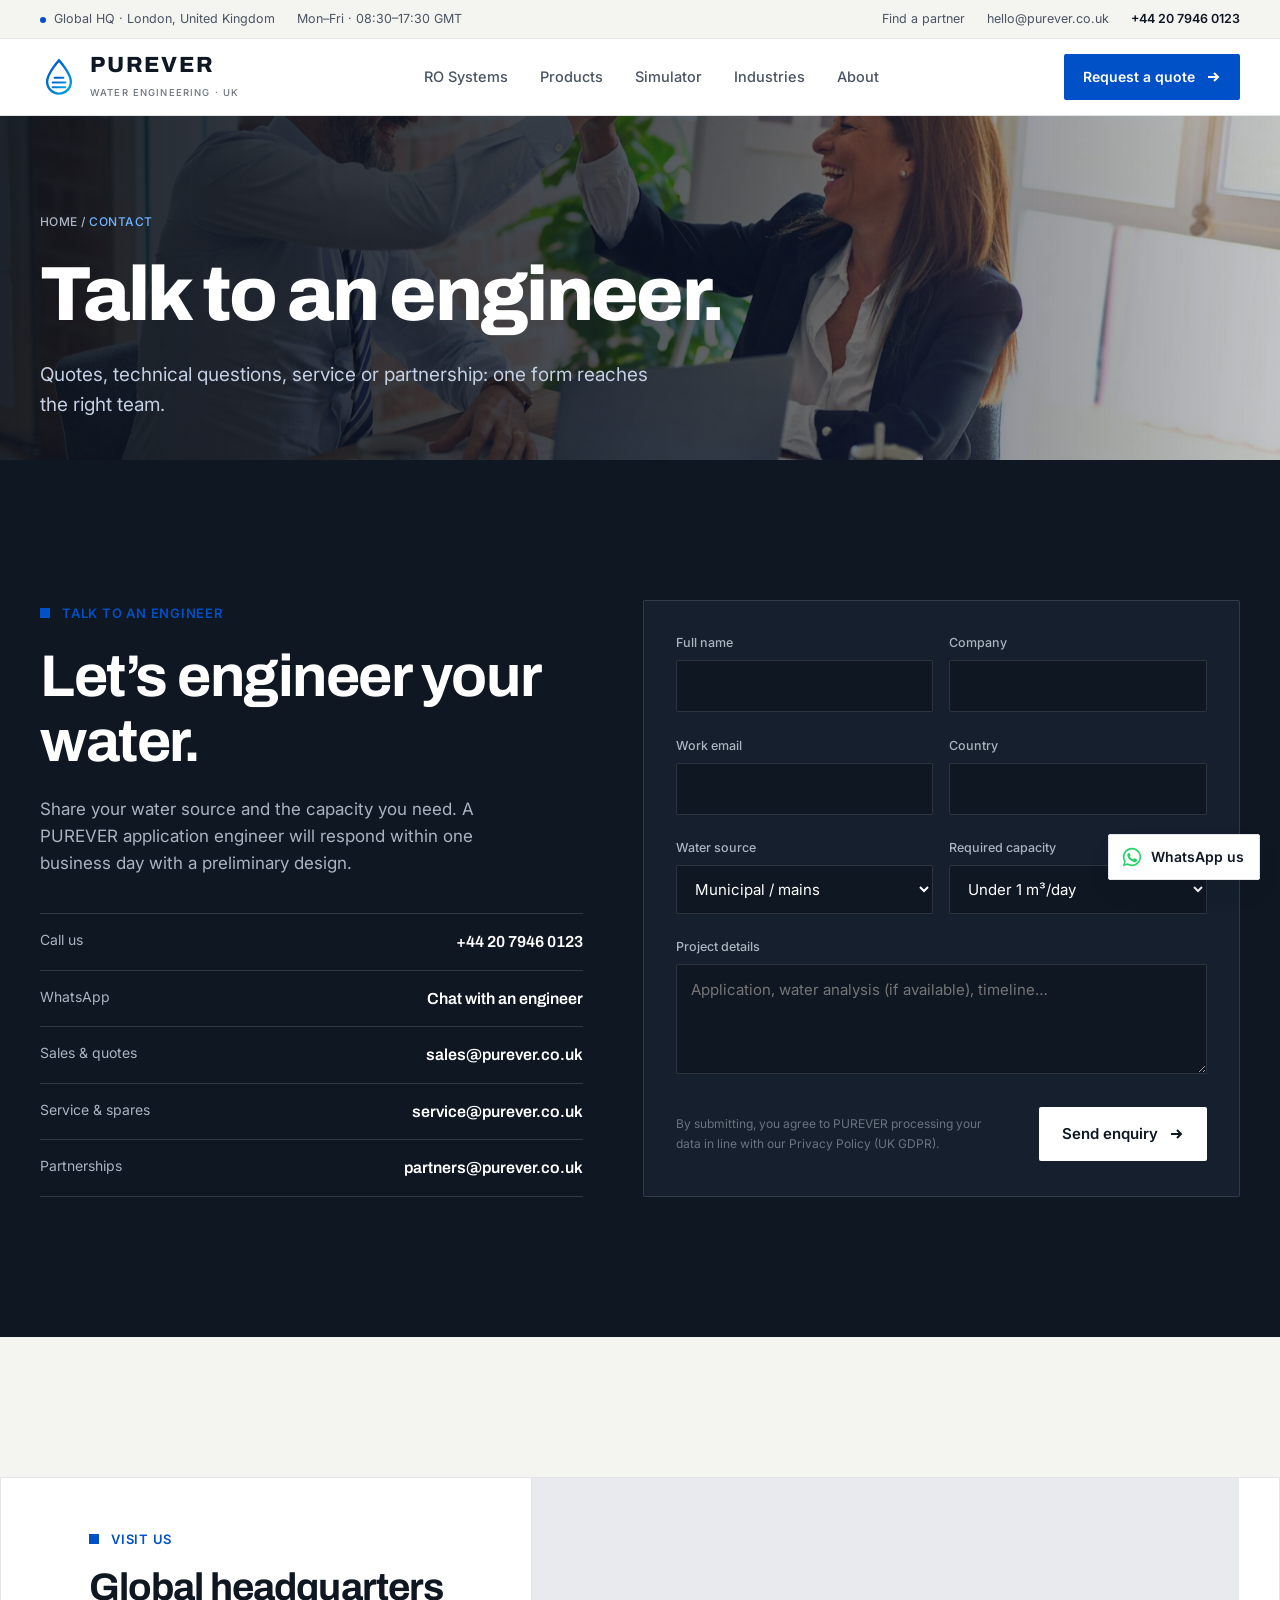
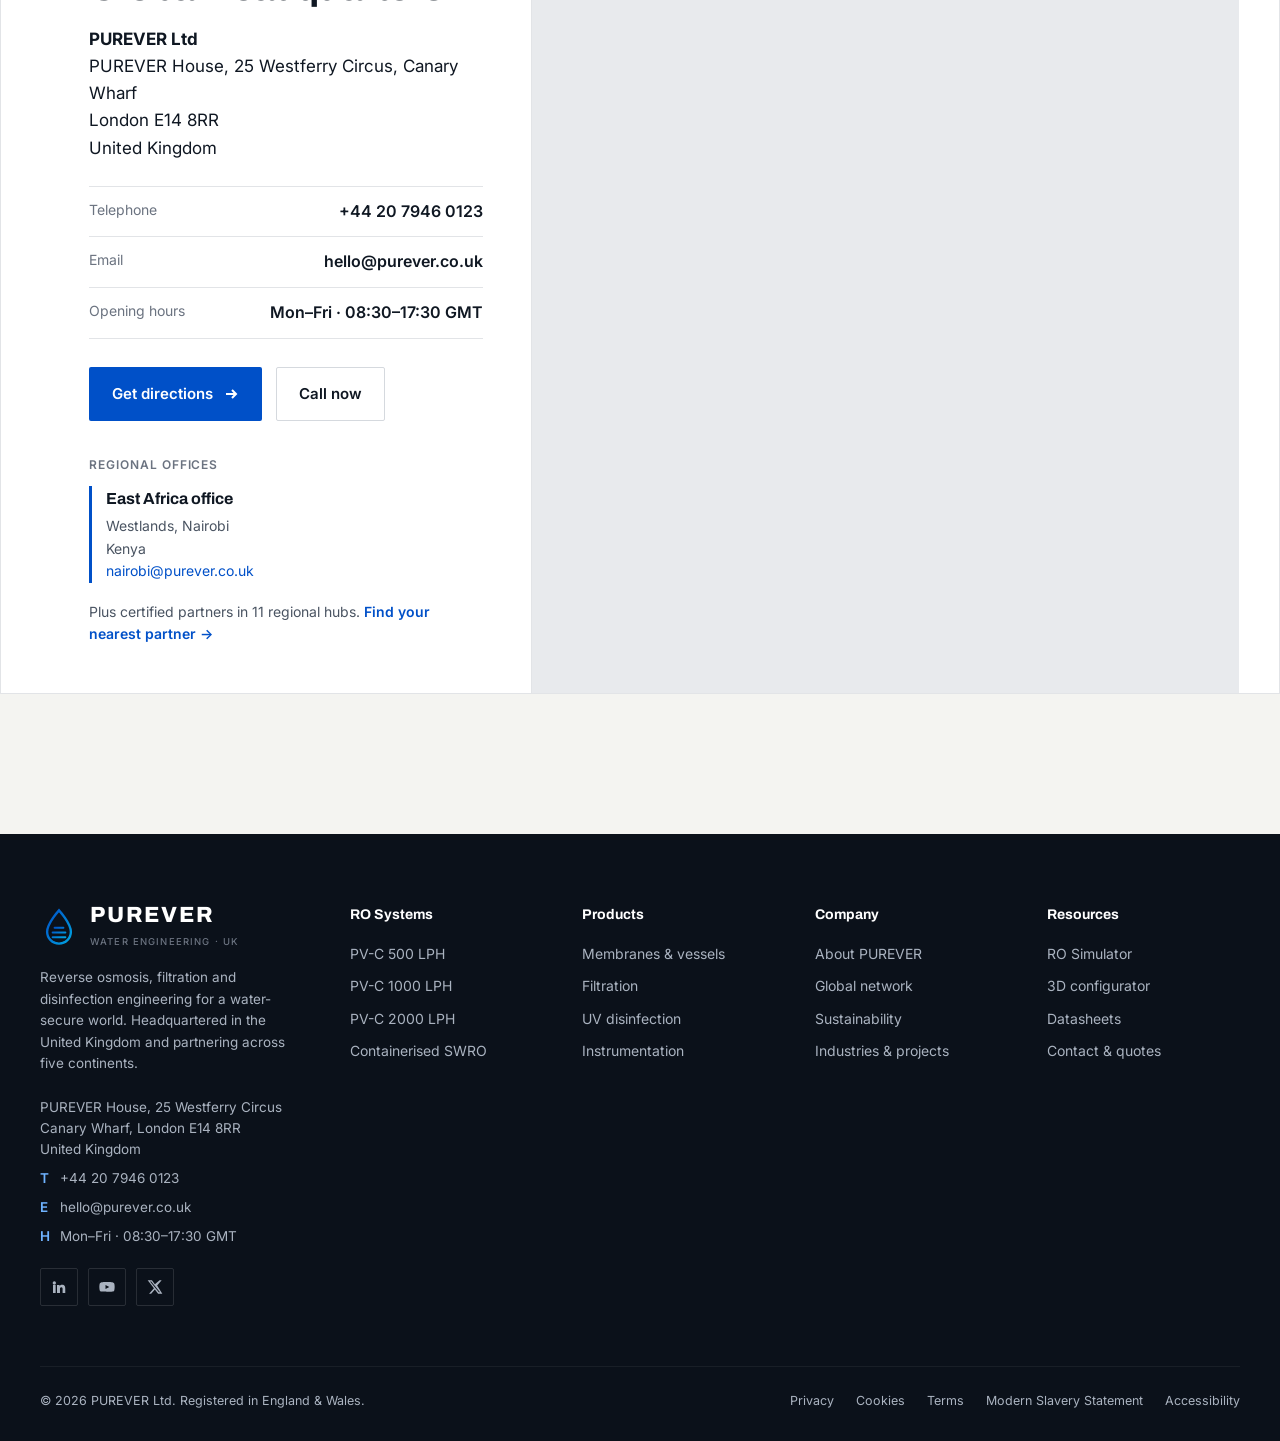
==== commit a4e85a46: "Add contact details, office map and WhatsApp button Demo address, phone, emails and hours live in on" ====
--- a/contact.html
+++ b/contact.html
@@ -32,9 +32,12 @@
       <span class="eyebrow reveal">Talk to an engineer</span>
       <h2 class="reveal" data-delay="1">Let’s engineer your water.</h2>
       <p class="lead reveal" data-delay="2">Share your water source and the capacity you need. A PUREVER application engineer will respond within one business day with a preliminary design.</p>
-      <div class="offices reveal" data-delay="3">
-        <div><h5>Global Headquarters</h5><p>PUREVER Ltd<br>London, United Kingdom<br>+44 (0)20 0000 0000<br>hello@purever.co.uk</p></div>
-        <div><h5>Become a partner</h5><p>Distribution, installation and service partnerships are open in selected regions.<br><a href="#contact" style="color:var(--aqua)">partners@purever.co.uk →</a></p></div>
+      <div class="contact-lines reveal" data-delay="3">
+        <a class="cl" data-link="phone" href="#"><span class="k">Call us</span><span class="v" data-c="phone"></span></a>
+        <a class="cl" data-link="whatsapp" href="#" target="_blank" rel="noopener"><span class="k">WhatsApp</span><span class="v">Chat with an engineer</span></a>
+        <a class="cl" data-link="salesEmail" href="#"><span class="k">Sales &amp; quotes</span><span class="v" data-c="salesEmail"></span></a>
+        <a class="cl" data-link="serviceEmail" href="#"><span class="k">Service &amp; spares</span><span class="v" data-c="serviceEmail"></span></a>
+        <a class="cl" data-link="partnerEmail" href="#"><span class="k">Partnerships</span><span class="v" data-c="partnerEmail"></span></a>
       </div>
     </div>
     <form class="quote reveal" data-delay="2" id="quoteForm" novalidate>
@@ -57,6 +60,36 @@
   </div>
 </section>
 
+<section class="section visit" id="visit">
+  <div class="container visit-grid">
+    <div class="office-card reveal">
+      <span class="eyebrow">Visit us</span>
+      <h2>Global headquarters</h2>
+      <address>
+        <b data-c="company"></b><br>
+        <span data-c="addr1"></span><br>
+        <span data-c="city"></span><br>
+        <span data-c="country"></span>
+      </address>
+      <dl class="office-dl">
+        <div><dt>Telephone</dt><dd><a data-link="phone" href="#" data-c="phone"></a></dd></div>
+        <div><dt>Email</dt><dd><a data-link="email" href="#" data-c="email"></a></dd></div>
+        <div><dt>Opening hours</dt><dd data-c="hours"></dd></div>
+      </dl>
+      <div class="hero-actions">
+        <a class="btn btn-primary" data-link="maps" href="#" target="_blank" rel="noopener">Get directions <svg viewBox="0 0 16 16" fill="none" stroke="currentColor" stroke-width="2"><path d="M3 8h10M9 4l4 4-4 4"/></svg></a>
+        <a class="btn btn-outline" data-link="phone" href="#">Call now</a>
+      </div>
+      <h6 class="reg-title">Regional offices</h6>
+      <div id="regionalOffices"></div>
+      <p class="reg-note">Plus certified partners in 11 regional hubs. <a href="about.html#global">Find your nearest partner →</a></p>
+    </div>
+    <div class="map-wrap reveal" data-delay="1">
+      <iframe id="officeMap" title="Map showing the PUREVER headquarters location" loading="lazy" referrerpolicy="no-referrer"></iframe>
+    </div>
+  </div>
+</section>
+
 </main>
 <div id="site-footer"></div>
 <script src="assets/js/renders.js"></script>
--- a/assets/css/theme.css
+++ b/assets/css/theme.css
@@ -363,3 +363,53 @@
 @media (max-width: 420px) {
   .hero .tm-cell .v small { display: none; }
 }
+
+/* ==========================================================================
+   Contact details: header, footer, contact page, map, WhatsApp
+   ========================================================================== */
+.topbar .tb-phone { font-weight: 600; color: var(--ink); }
+.foot-contact { font-style: normal; display: grid; gap: 8px; margin-top: 22px; font-size: 13.5px; line-height: 1.55; }
+.foot-contact a:hover { color: #fff; }
+.foot-contact b { display: inline-block; width: 16px; color: #6fb3ff; font-weight: 600; }
+
+.contact-lines { margin-top: 36px; border-top: 1px solid rgba(255,255,255,.14); }
+.contact-lines .cl { display: flex; justify-content: space-between; gap: 16px; padding: 15px 0; border-bottom: 1px solid rgba(255,255,255,.14); transition: padding .2s, color .2s; }
+.contact-lines .cl:hover { padding-left: 8px; color: #6fb3ff; }
+.contact-lines .k { color: #aab3c0; font-size: 14px; }
+.contact-lines .v { font-family: var(--font-display); font-weight: 600; font-size: 16px; text-align: right; }
+
+.visit { background: var(--paper); }
+.visit-grid { display: grid; grid-template-columns: 0.9fr 1.3fr; gap: 0; background: #fff; border: 1px solid var(--line); }
+.office-card { padding: clamp(28px, 4vw, 48px); }
+.office-card h2 { font-size: clamp(28px, 3vw, 40px); margin: 14px 0 18px; }
+.office-card address { font-style: normal; font-size: 17px; line-height: 1.6; color: var(--ink); }
+.office-dl { margin: 24px 0 28px; border-top: 1px solid var(--line); }
+.office-dl div { display: flex; justify-content: space-between; gap: 16px; padding: 12px 0; border-bottom: 1px solid var(--line); }
+.office-dl dt { color: var(--steel-500); font-size: 14px; }
+.office-dl dd { margin: 0; font-weight: 600; text-align: right; }
+.office-dl a:hover { color: var(--brand); }
+.office-card .btn-outline { border-radius: 2px; }
+.reg-title { margin: 34px 0 12px; font-family: var(--font-body); font-size: 12px; font-weight: 600; letter-spacing: .08em; text-transform: uppercase; color: var(--steel-500); }
+.office-mini { border-left: 3px solid var(--brand); padding-left: 14px; }
+.office-mini h5 { margin: 0 0 4px; font-family: var(--font-display); font-size: 16px; }
+.office-mini p { font-size: 14px; color: var(--ink-2); }
+.office-mini a { color: var(--brand); }
+.reg-note { margin-top: 18px; font-size: 14px; color: var(--ink-2); }
+.reg-note a { color: var(--brand); font-weight: 600; }
+.map-wrap { position: relative; min-height: 460px; border-left: 1px solid var(--line); background: #e8eaed; }
+.map-wrap iframe { position: absolute; inset: 0; width: 100%; height: 100%; border: 0; filter: grayscale(1) contrast(1.05) brightness(1.02); }
+
+.wa-float { position: fixed; right: 20px; bottom: 20px; z-index: 60; display: inline-flex; align-items: center; gap: 8px; background: #fff; color: var(--ink); border: 1px solid var(--line); border-radius: 2px; padding: 11px 15px 11px 12px; font-size: 14px; font-weight: 600; box-shadow: 0 12px 30px -14px rgba(15,23,34,.45); transition: transform .2s, box-shadow .2s; }
+.wa-float svg { width: 22px; height: 22px; color: #25d366; }
+.wa-float:hover { transform: translateY(-2px); box-shadow: 0 16px 34px -14px rgba(15,23,34,.55); }
+
+@media (max-width: 1024px) {
+  .visit-grid { grid-template-columns: 1fr; }
+  .map-wrap { min-height: 340px; border-left: 0; border-top: 1px solid var(--line); }
+}
+@media (max-width: 760px) {
+  .wa-float span { display: none; }
+  .wa-float { padding: 12px; right: 14px; bottom: 14px; }
+  .topbar .tb-right a:not(.tb-phone) { display: none; }
+  .topbar .tb-right a.tb-phone { display: inline; }
+}
